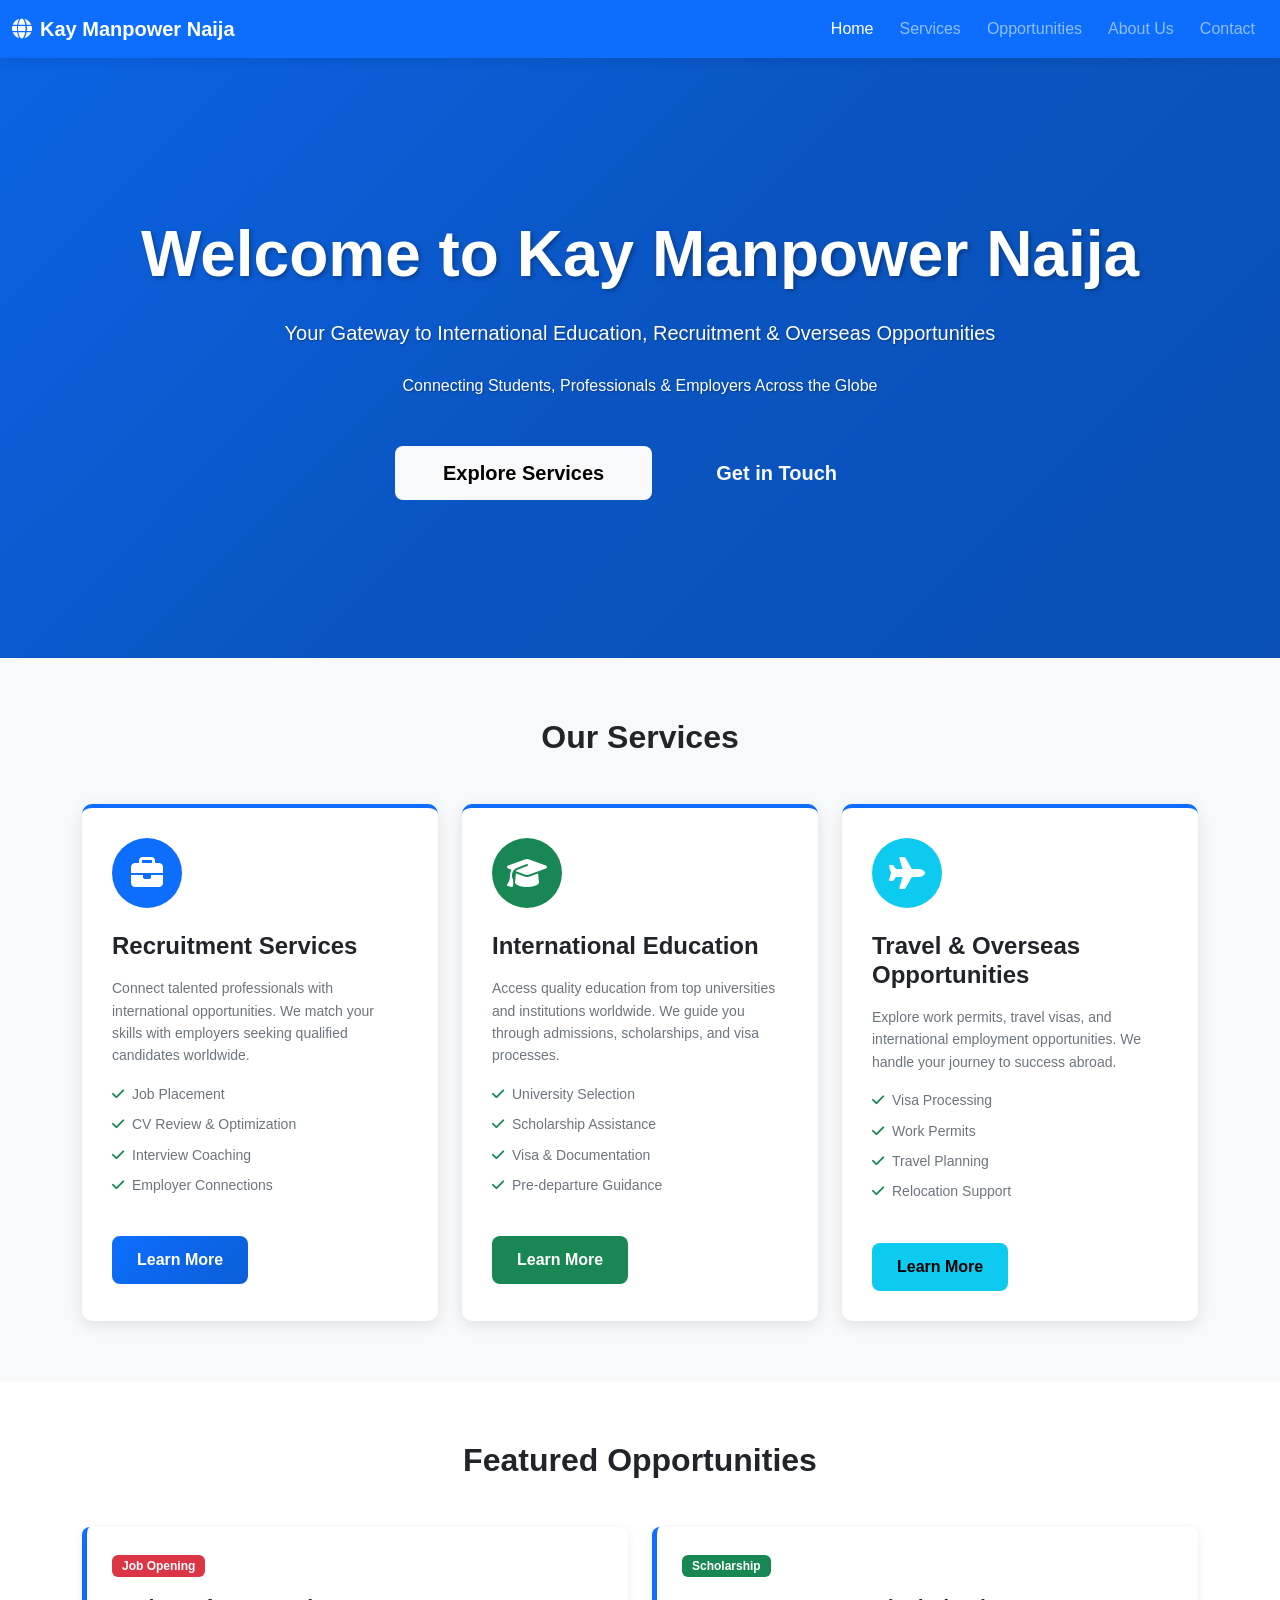
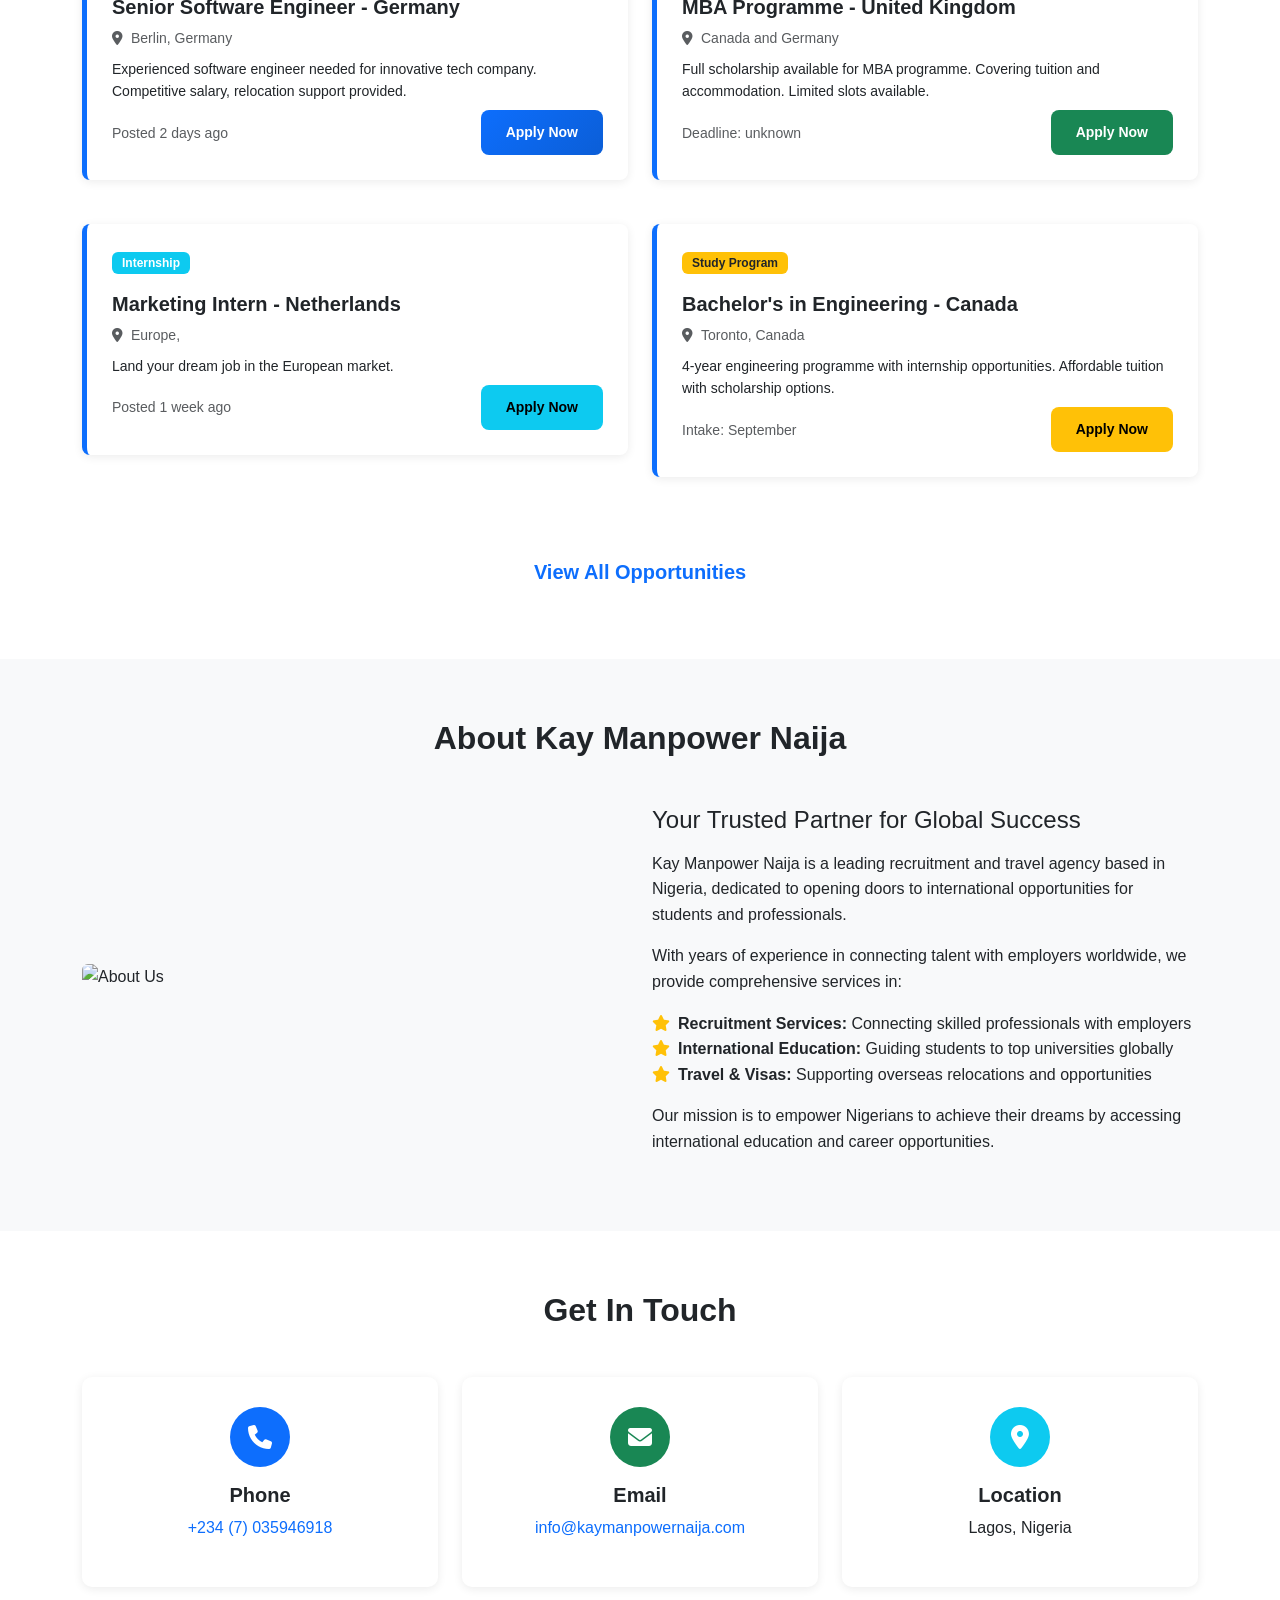
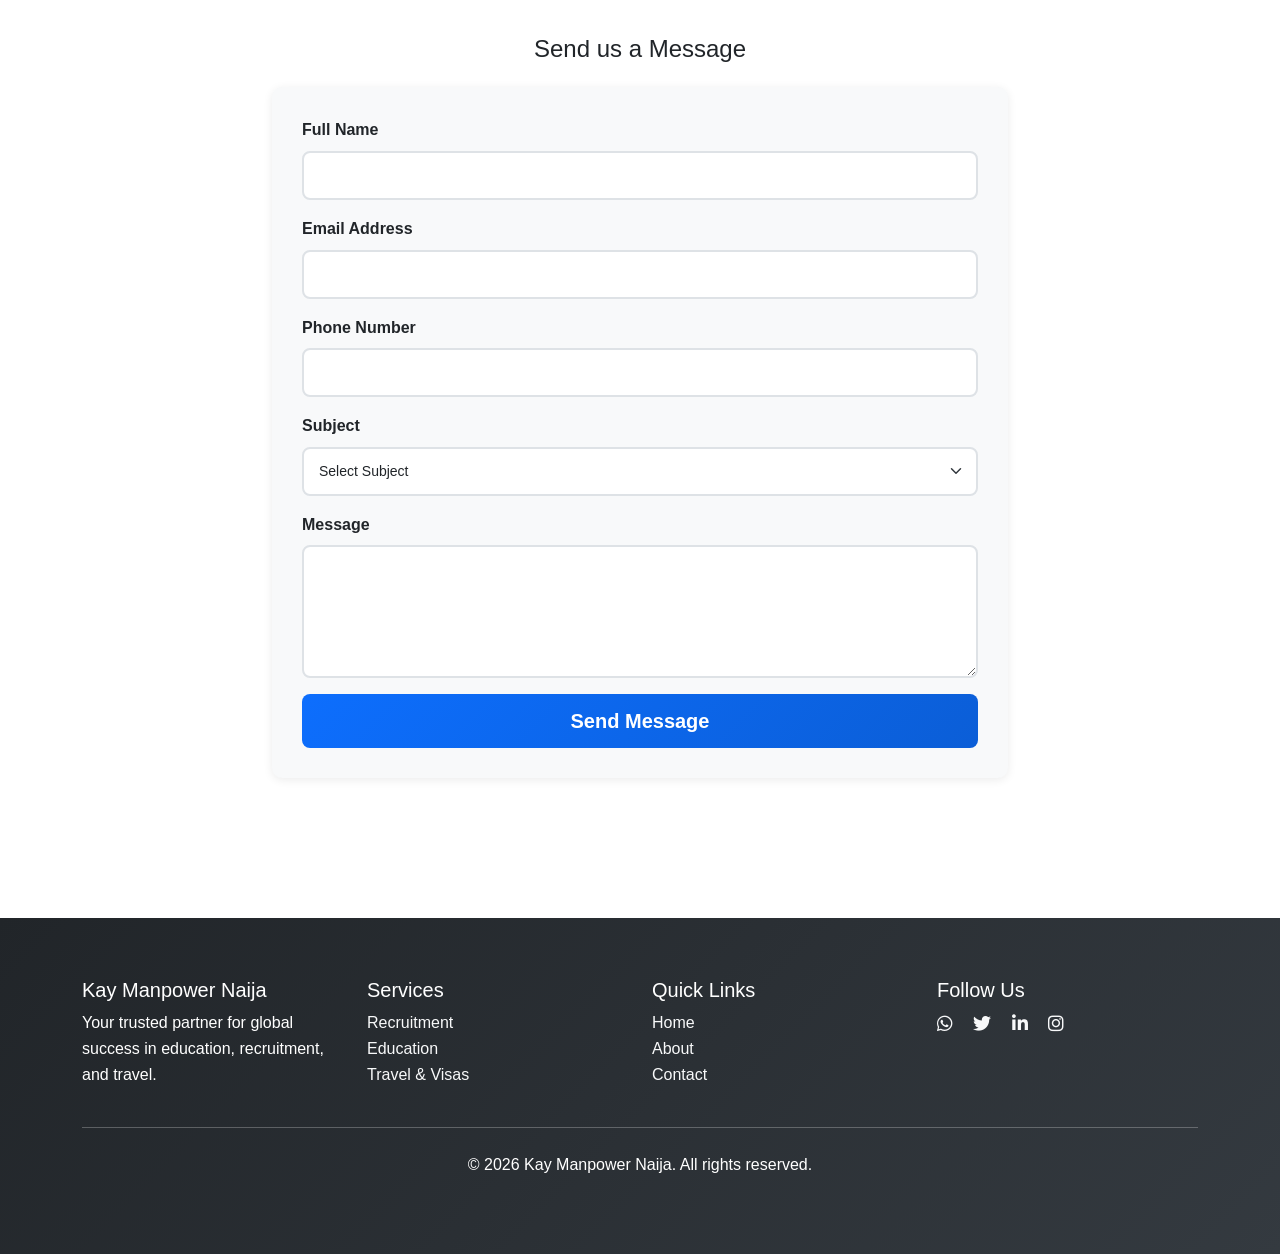
==== index.html @ dc3290c9 "Add files via upload" ====
<!DOCTYPE html>
<html lang="en">
<head>
    <meta charset="UTF-8">
    <meta name="viewport" content="width=device-width, initial-scale=1.0">
    <title>Kay Manpower Naija - Recruitment, Education & Travel Services</title>
    <link href="https://cdn.jsdelivr.net/npm/bootstrap@5.3.0/dist/css/bootstrap.min.css" rel="stylesheet">
    <link rel="stylesheet" href="https://cdnjs.cloudflare.com/ajax/libs/font-awesome/6.4.0/css/all.min.css">
    <link rel="stylesheet" href="assets/css/style.css">
</head>
<body>
    <!-- Navigation -->
    <nav class="navbar navbar-expand-lg navbar-dark bg-primary sticky-top">
        <div class="container-fluid">
            <a class="navbar-brand fw-bold" href="#home">
                <i class="fas fa-globe me-2"></i>Kay Manpower Naija
            </a>
            <button class="navbar-toggler" type="button" data-bs-toggle="collapse" data-bs-target="#navbarNav">
                <span class="navbar-toggler-icon"></span>
            </button>
            <div class="collapse navbar-collapse" id="navbarNav">
                <ul class="navbar-nav ms-auto">
                    <li class="nav-item"><a class="nav-link" href="#home">Home</a></li>
                    <li class="nav-item"><a class="nav-link" href="#services">Services</a></li>
                    <li class="nav-item"><a class="nav-link" href="#opportunities">Opportunities</a></li>
                    <li class="nav-item"><a class="nav-link" href="#about">About Us</a></li>
                    <li class="nav-item"><a class="nav-link" href="#contact">Contact</a></li>
                </ul>
            </div>
        </div>
    </nav>

    <!-- Hero Section -->
    <section id="home" class="hero-section text-white text-center py-5">
        <div class="container py-5">
            <h1 class="display-3 fw-bold mb-4">Welcome to Kay Manpower Naija</h1>
            <p class="lead mb-4">Your Gateway to International Education, Recruitment & Overseas Opportunities</p>
            <p class="mb-5">Connecting Students, Professionals & Employers Across the Globe</p>
            <div class="d-flex gap-3 justify-content-center flex-wrap">
                <a href="#services" class="btn btn-light btn-lg px-5">Explore Services</a>
                <a href="#contact" class="btn btn-outline-light btn-lg px-5">Get in Touch</a>
            </div>
        </div>
    </section>

    <!-- Services Section -->
    <section id="services" class="services-section py-5 bg-light">
        <div class="container">
            <h2 class="text-center mb-5 fw-bold">Our Services</h2>
            <div class="row g-4">
                <!-- Recruitment Services -->
                <div class="col-md-4">
                    <div class="service-card h-100">
                        <div class="service-icon bg-primary">
                            <i class="fas fa-briefcase"></i>
                        </div>
                        <h4 class="mt-4 mb-3">Recruitment Services</h4>
                        <p>Connect talented professionals with international opportunities. We match your skills with employers seeking qualified candidates worldwide.</p>
                        <ul class="list-unstyled mt-3">
                            <li><i class="fas fa-check text-success me-2"></i>Job Placement</li>
                            <li><i class="fas fa-check text-success me-2"></i>CV Review & Optimization</li>
                            <li><i class="fas fa-check text-success me-2"></i>Interview Coaching</li>
                            <li><i class="fas fa-check text-success me-2"></i>Employer Connections</li>
                        </ul>
                        <a href="recruitment.html" class="btn btn-primary mt-4">Learn More</a>
                    </div>
                </div>

                <!-- International Education -->
                <div class="col-md-4">
                    <div class="service-card h-100">
                        <div class="service-icon bg-success">
                            <i class="fas fa-graduation-cap"></i>
                        </div>
                        <h4 class="mt-4 mb-3">International Education</h4>
                        <p>Access quality education from top universities and institutions worldwide. We guide you through admissions, scholarships, and visa processes.</p>
                        <ul class="list-unstyled mt-3">
                            <li><i class="fas fa-check text-success me-2"></i>University Selection</li>
                            <li><i class="fas fa-check text-success me-2"></i>Scholarship Assistance</li>
                            <li><i class="fas fa-check text-success me-2"></i>Visa & Documentation</li>
                            <li><i class="fas fa-check text-success me-2"></i>Pre-departure Guidance</li>
                        </ul>
                        <a href="education.html" class="btn btn-success mt-4">Learn More</a>
                    </div>
                </div>

                <!-- Travel & Overseas Opportunities -->
                <div class="col-md-4">
                    <div class="service-card h-100">
                        <div class="service-icon bg-info">
                            <i class="fas fa-plane"></i>
                        </div>
                        <h4 class="mt-4 mb-3">Travel & Overseas Opportunities</h4>
                        <p>Explore work permits, travel visas, and international employment opportunities. We handle your journey to success abroad.</p>
                        <ul class="list-unstyled mt-3">
                            <li><i class="fas fa-check text-success me-2"></i>Visa Processing</li>
                            <li><i class="fas fa-check text-success me-2"></i>Work Permits</li>
                            <li><i class="fas fa-check text-success me-2"></i>Travel Planning</li>
                            <li><i class="fas fa-check text-success me-2"></i>Relocation Support</li>
                        </ul>
                        <a href="travel.html" class="btn btn-info mt-4">Learn More</a>
                    </div>
                </div>
            </div>
        </div>
    </section>

    <!-- Opportunities Section -->
    <section id="opportunities" class="opportunities-section py-5">
        <div class="container">
            <h2 class="text-center mb-5 fw-bold">Featured Opportunities</h2>
            <div class="row g-4">
                <div class="col-md-6">
                    <div class="opportunity-card">
                        <span class="badge bg-danger mb-2">Job Opening</span>
                        <h5>Senior Software Engineer - Germany</h5>
                        <p class="text-muted"><i class="fas fa-map-marker-alt me-2"></i>Berlin, Germany</p>
                        <p>Experienced software engineer needed for innovative tech company. Competitive salary, relocation support provided.</p>
                        <div class="d-flex justify-content-between align-items-center">
                            <small class="text-muted">Posted 2 days ago</small>
                            <a href="#" class="btn btn-sm btn-primary">Apply Now</a>
                        </div>
                    </div>
                </div>
                <div class="col-md-6">
                    <div class="opportunity-card">
                        <span class="badge bg-success mb-2">Scholarship</span>
                        <h5>MBA Programme - United Kingdom</h5>
                        <p class="text-muted"><i class="fas fa-map-marker-alt me-2"></i>Canada and Germany</p>
                        <p>Full scholarship available for MBA programme. Covering tuition and accommodation. Limited slots available.</p>
                        <div class="d-flex justify-content-between align-items-center">
                            <small class="text-muted">Deadline: unknown</small>
                            <a href="#" class="btn btn-sm btn-success">Apply Now</a>
                        </div>
                    </div>
                </div>
                <div class="col-md-6">
                    <div class="opportunity-card">
                        <span class="badge bg-info mb-2">Internship</span>
                        <h5>Marketing Intern - Netherlands</h5>
                        <p class="text-muted"><i class="fas fa-map-marker-alt me-2"></i>Europe, </p>
                        <p>Land your dream job in the European market.</p>
                        <div class="d-flex justify-content-between align-items-center">
                            <small class="text-muted">Posted 1 week ago</small>
                            <a href="#" class="btn btn-sm btn-info">Apply Now</a>
                        </div>
                    </div>
                </div>
                <div class="col-md-6">
                    <div class="opportunity-card">
                        <span class="badge bg-warning text-dark mb-2">Study Program</span>
                        <h5>Bachelor's in Engineering - Canada</h5>
                        <p class="text-muted"><i class="fas fa-map-marker-alt me-2"></i>Toronto, Canada</p>
                        <p>4-year engineering programme with internship opportunities. Affordable tuition with scholarship options.</p>
                        <div class="d-flex justify-content-between align-items-center">
                            <small class="text-muted">Intake: September</small>
                            <a href="#" class="btn btn-sm btn-warning">Apply Now</a>
                        </div>
                    </div>
                </div>
            </div>
            <div class="text-center mt-5">
                <a href="opportunities.html" class="btn btn-lg btn-outline-primary">View All Opportunities</a>
            </div>
        </div>
    </section>

    <!-- About Us Section -->
    <section id="about" class="about-section py-5 bg-light">
        <div class="container">
            <h2 class="text-center mb-5 fw-bold">About Kay Manpower Naija</h2>
            <div class="row align-items-center">
                <div class="col-md-6 mb-4">
                    <img src="https://via.placeholder.com/400x300?text=About+Kay+Manpower" alt="About Us" class="img-fluid rounded">
                </div>
                <div class="col-md-6">
                    <h4 class="mb-3">Your Trusted Partner for Global Success</h4>
                    <p>Kay Manpower Naija is a leading recruitment and travel agency based in Nigeria, dedicated to opening doors to international opportunities for students and professionals.</p>
                    <p>With years of experience in connecting talent with employers worldwide, we provide comprehensive services in:</p>
                    <ul class="list-unstyled">
                        <li><i class="fas fa-star text-warning me-2"></i><strong>Recruitment Services:</strong> Connecting skilled professionals with employers</li>
                        <li><i class="fas fa-star text-warning me-2"></i><strong>International Education:</strong> Guiding students to top universities globally</li>
                        <li><i class="fas fa-star text-warning me-2"></i><strong>Travel & Visas:</strong> Supporting overseas relocations and opportunities</li>
                    </ul>
                    <p class="mt-3">Our mission is to empower Nigerians to achieve their dreams by accessing international education and career opportunities.</p>
                </div>
            </div>
        </div>
    </section>

    <!-- Contact Section -->
    <section id="contact" class="contact-section py-5">
        <div class="container">
            <h2 class="text-center mb-5 fw-bold">Get In Touch</h2>
            <div class="row g-4">
                <div class="col-md-4 text-center">
                    <div class="contact-card">
                        <div class="contact-icon bg-primary">
                            <i class="fas fa-phone"></i>
                        </div>
                        <h5 class="mt-3">Phone</h5>
                        <p><a href="tel:+2347035946918">+234 (7) 035946918</a></p>
                    </div>
                </div>
                <div class="col-md-4 text-center">
                    <div class="contact-card">
                        <div class="contact-icon bg-success">
                            <i class="fas fa-envelope"></i>
                        </div>
                        <h5 class="mt-3">Email</h5>
                        <p><a href="mailto:info@kaymanpowernaija.com">info@kaymanpowernaija.com</a></p>
                    </div>
                </div>
                <div class="col-md-4 text-center">
                    <div class="contact-card">
                        <div class="contact-icon bg-info">
                            <i class="fas fa-map-marker-alt"></i>
                        </div>
                        <h5 class="mt-3">Location</h5>
                        <p>Lagos, Nigeria</p>
                    </div>
                </div>
            </div>

            <!-- Contact Form -->
            <div class="row mt-5">
                <div class="col-md-8 mx-auto">
                    <h4 class="text-center mb-4">Send us a Message</h4>
                    <form class="contact-form">
                        <div class="mb-3">
                            <label for="name" class="form-label">Full Name</label>
                            <input type="text" class="form-control" id="name" required>
                        </div>
                        <div class="mb-3">
                            <label for="email" class="form-label">Email Address</label>
                            <input type="email" class="form-control" id="email" required>
                        </div>
                        <div class="mb-3">
                            <label for="phone" class="form-label">Phone Number</label>
                            <input type="tel" class="form-control" id="phone">
                        </div>
                        <div class="mb-3">
                            <label for="subject" class="form-label">Subject</label>
                            <select class="form-select" id="subject" required>
                                <option value="">Select Subject</option>
                                <option value="recruitment">Recruitment Services</option>
                                <option value="education">International Education</option>
                                <option value="travel">Travel & Visas</option>
                                <option value="other">Other</option>
                            </select>
                        </div>
                        <div class="mb-3">
                            <label for="message" class="form-label">Message</label>
                            <textarea class="form-control" id="message" rows="5" required></textarea>
                        </div>
                        <button type="submit" class="btn btn-primary btn-lg w-100">Send Message</button>
                    </form>
                </div>
            </div>
        </div>
    </section>

    <!-- Footer -->
    <footer class="footer bg-dark text-white py-5">
        <div class="container">
            <div class="row g-4">
                <div class="col-md-3">
                    <h5>Kay Manpower Naija</h5>
                    <p>Your trusted partner for global success in education, recruitment, and travel.</p>
                </div>
                <div class="col-md-3">
                    <h5>Services</h5>
                    <ul class="list-unstyled">
                        <li><a href="recruitment.html" class="text-decoration-none text-light">Recruitment</a></li>
                        <li><a href="education.html" class="text-decoration-none text-light">Education</a></li>
                        <li><a href="travel.html" class="text-decoration-none text-light">Travel & Visas</a></li>
                    </ul>
                </div>
                <div class="col-md-3">
                    <h5>Quick Links</h5>
                    <ul class="list-unstyled">
                        <li><a href="#home" class="text-decoration-none text-light">Home</a></li>
                        <li><a href="#about" class="text-decoration-none text-light">About</a></li>
                        <li><a href="#contact" class="text-decoration-none text-light">Contact</a></li>
                    </ul>
                </div>
                <div class="col-md-3">
                    <h5>Follow Us</h5>
                    <div class="social-links">
                        <a href="https://wa.me/2347035946918" class="text-light me-3"><i class="fab fa-whatsapp"></i></a>
                        <a href="#" class="text-light me-3"><i class="fab fa-twitter"></i></a>
                        <a href="#" class="text-light me-3"><i class="fab fa-linkedin-in"></i></a>
                        <a href="https://instagram.com " class="text-light"><i class="fab fa-instagram"></i></a>
                    </div>
                </div>
            </div>
            <hr class="my-4">
            <div class="text-center">
                <p>&copy; 2026 Kay Manpower Naija. All rights reserved.</p>
            </div>
        </div>
    </footer>

    <script src="https://cdn.jsdelivr.net/npm/bootstrap@5.3.0/dist/js/bootstrap.bundle.min.js"></script>
    <script src="assets/js/main.js"></script>
</body>
</html>
---- assets/css/style.css ----
/* Root Variables */
:root {
    --primary-color: #0d6efd;
    --secondary-color: #198754;
    --danger-color: #dc3545;
    --info-color: #0dcaf0;
    --light-bg: #f8f9fa;
    --dark-text: #212529;
    --border-color: #dee2e6;
}

/* General Styles */
* {
    margin: 0;
    padding: 0;
    box-sizing: border-box;
}

html {
    scroll-behavior: smooth;
}

body {
    font-family: 'Segoe UI', Tahoma, Geneva, Verdana, sans-serif;
    color: var(--dark-text);
    line-height: 1.6;
}

/* Hero Section */
.hero-section {
    background: linear-gradient(135deg, #0d6efd 0%, #0b5ed7 50%, #0a58ca 100%);
    min-height: 600px;
    display: flex;
    align-items: center;
    justify-content: center;
    position: relative;
    overflow: hidden;
}

.hero-section::before {
    content: '';
    position: absolute;
    top: 0;
    left: 0;
    right: 0;
    bottom: 0;
    background: rgba(0, 0, 0, 0.1);
}

.hero-section .container {
    position: relative;
    z-index: 1;
}

.hero-section h1 {
    text-shadow: 2px 2px 4px rgba(0, 0, 0, 0.3);
    animation: slideInDown 0.8s ease-out;
}

.hero-section p {
    text-shadow: 1px 1px 2px rgba(0, 0, 0, 0.3);
}

/* Service Cards */
.service-card {
    background: white;
    border-radius: 10px;
    padding: 30px;
    box-shadow: 0 4px 15px rgba(0, 0, 0, 0.1);
    transition: all 0.3s ease;
    border-top: 4px solid var(--primary-color);
}

.service-card:hover {
    transform: translateY(-10px);
    box-shadow: 0 8px 25px rgba(0, 0, 0, 0.15);
}

.service-card:nth-child(2) {
    border-top-color: var(--secondary-color);
}

.service-card:nth-child(3) {
    border-top-color: var(--info-color);
}

.service-icon {
    width: 70px;
    height: 70px;
    border-radius: 50%;
    display: flex;
    align-items: center;
    justify-content: center;
    font-size: 32px;
    color: white;
}

.service-card h4 {
    color: var(--dark-text);
    font-weight: 600;
}

.service-card p {
    color: #6c757d;
    font-size: 14px;
}

.service-card ul li {
    color: #6c757d;
    font-size: 14px;
    margin-bottom: 8px;
}

/* Opportunity Cards */
.opportunity-card {
    background: white;
    border-left: 5px solid var(--primary-color);
    padding: 25px;
    border-radius: 8px;
    box-shadow: 0 2px 10px rgba(0, 0, 0, 0.08);
    transition: all 0.3s ease;
    margin-bottom: 20px;
}

.opportunity-card:hover {
    box-shadow: 0 5px 20px rgba(0, 0, 0, 0.12);
}

.opportunity-card h5 {
    color: var(--dark-text);
    font-weight: 600;
    margin-top: 10px;
}

.opportunity-card .badge {
    font-size: 12px;
    padding: 5px 10px;
}

.opportunity-card p {
    font-size: 14px;
    margin: 8px 0;
}

/* Contact Cards */
.contact-card {
    background: white;
    padding: 30px;
    border-radius: 10px;
    box-shadow: 0 2px 10px rgba(0, 0, 0, 0.08);
    transition: all 0.3s ease;
}

.contact-card:hover {
    transform: translateY(-5px);
    box-shadow: 0 5px 20px rgba(0, 0, 0, 0.12);
}

.contact-icon {
    width: 60px;
    height: 60px;
    border-radius: 50%;
    display: flex;
    align-items: center;
    justify-content: center;
    font-size: 24px;
    color: white;
    margin: 0 auto;
}

.contact-card h5 {
    font-weight: 600;
    color: var(--dark-text);
}

.contact-card a {
    color: var(--primary-color);
    text-decoration: none;
}

.contact-card a:hover {
    text-decoration: underline;
}

/* Contact Form */
.contact-form {
    background: var(--light-bg);
    padding: 30px;
    border-radius: 10px;
    box-shadow: 0 2px 10px rgba(0, 0, 0, 0.08);
}

.contact-form .form-control,
.contact-form .form-select {
    border: 2px solid var(--border-color);
    border-radius: 8px;
    padding: 12px 15px;
    font-size: 14px;
    transition: all 0.3s ease;
}

.contact-form .form-control:focus,
.contact-form .form-select:focus {
    border-color: var(--primary-color);
    box-shadow: 0 0 0 0.2rem rgba(13, 110, 253, 0.25);
}

.contact-form label {
    font-weight: 600;
    color: var(--dark-text);
    margin-bottom: 8px;
}

/* Navbar Customization */
.navbar {
    box-shadow: 0 2px 10px rgba(0, 0, 0, 0.1);
}

.navbar-brand {
    font-size: 20px;
}

.nav-link {
    margin: 0 5px;
    transition: all 0.3s ease;
}

.nav-link:hover {
    color: #ffc107 !important;
}

/* Section Padding */
.py-5 {
    padding-top: 60px !important;
    padding-bottom: 60px !important;
}

/* Footer */
.footer {
    background: linear-gradient(135deg, #212529 0%, #343a40 100%);
    margin-top: 80px;
}

.footer a:hover {
    color: #ffc107 !important;
    transition: all 0.3s ease;
}

.social-links a {
    font-size: 18px;
    transition: all 0.3s ease;
}

.social-links a:hover {
    transform: translateY(-3px);
    color: #ffc107 !important;
}

/* Buttons */
.btn {
    border-radius: 8px;
    font-weight: 600;
    padding: 12px 25px;
    transition: all 0.3s ease;
    border: none;
}

.btn-primary {
    background: linear-gradient(135deg, #0d6efd 0%, #0b5ed7 100%);
}

.btn-primary:hover {
    background: linear-gradient(135deg, #0b5ed7 0%, #0a58ca 100%);
    transform: translateY(-2px);
    box-shadow: 0 5px 15px rgba(13, 110, 253, 0.4);
}

.btn-success:hover {
    transform: translateY(-2px);
    box-shadow: 0 5px 15px rgba(25, 135, 84, 0.4);
}

.btn-info:hover {
    transform: translateY(-2px);
    box-shadow: 0 5px 15px rgba(13, 202, 240, 0.4);
}

.btn-outline-light:hover {
    background: white;
    color: var(--primary-color);
}

/* Animations */
@keyframes slideInDown {
    from {
        opacity: 0;
        transform: translateY(-30px);
    }
    to {
        opacity: 1;
        transform: translateY(0);
    }
}

@keyframes fadeIn {
    from {
        opacity: 0;
    }
    to {
        opacity: 1;
    }
}

/* Responsive Design */
@media (max-width: 768px) {
    .hero-section {
        min-height: 400px;
    }

    .hero-section h1 {
        font-size: 28px;
    }

    .hero-section p {
        font-size: 16px;
    }

    .service-card {
        padding: 20px;
    }

    .btn-lg {
        padding: 10px 20px !important;
        font-size: 14px;
    }

    .contact-form {
        padding: 20px;
    }

    .social-links a {
        font-size: 16px;
        margin-right: 15px !important;
    }
}

@media (max-width: 576px) {
    .hero-section h1 {
        font-size: 24px;
    }

    .display-3 {
        font-size: 40px;
    }

    .footer {
        padding: 30px 0 !important;
    }

    .footer h5 {
        font-size: 16px;
        margin-top: 20px;
    }
}

/* Accessibility */
a:focus,
button:focus,
input:focus {
    outline: 2px solid var(--primary-color);
    outline-offset: 2px;
}

/* Print Styles */
@media print {
    .navbar,
    .footer,
    .btn {
        display: none;
    }
}
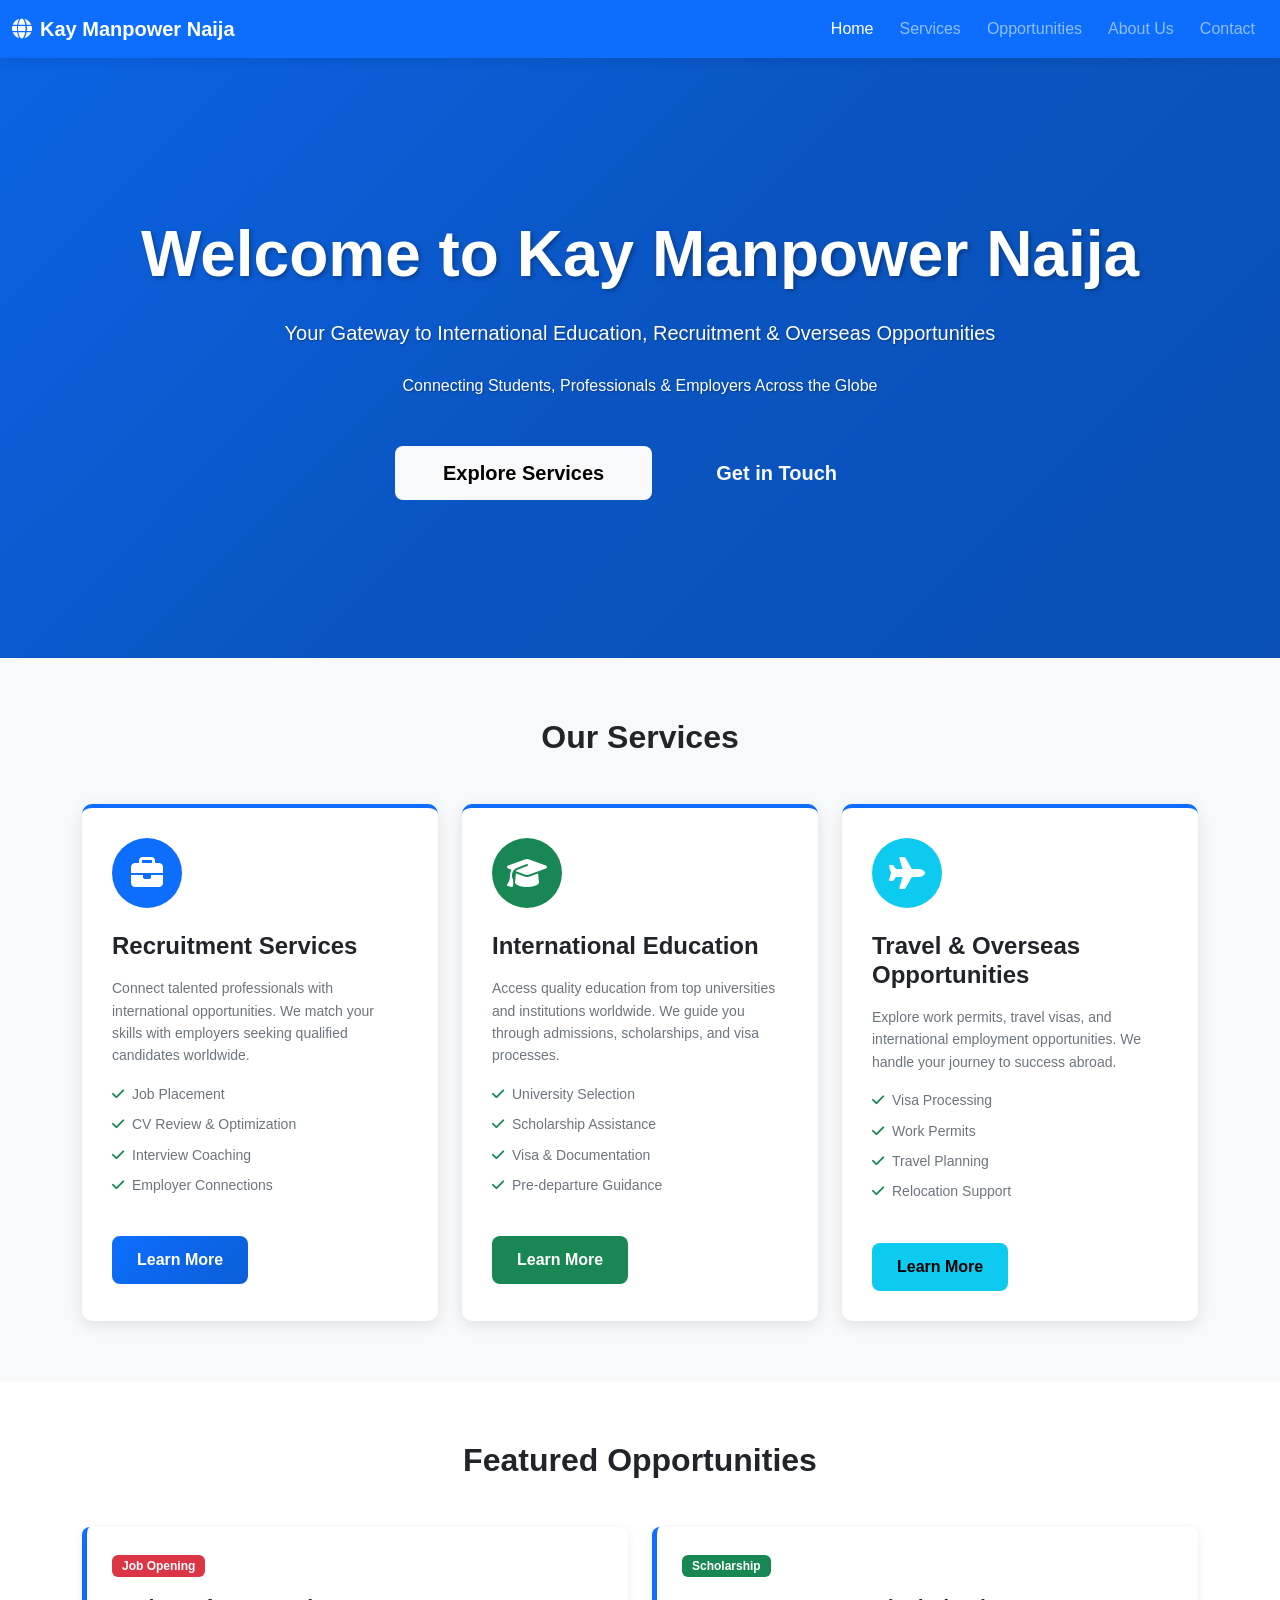
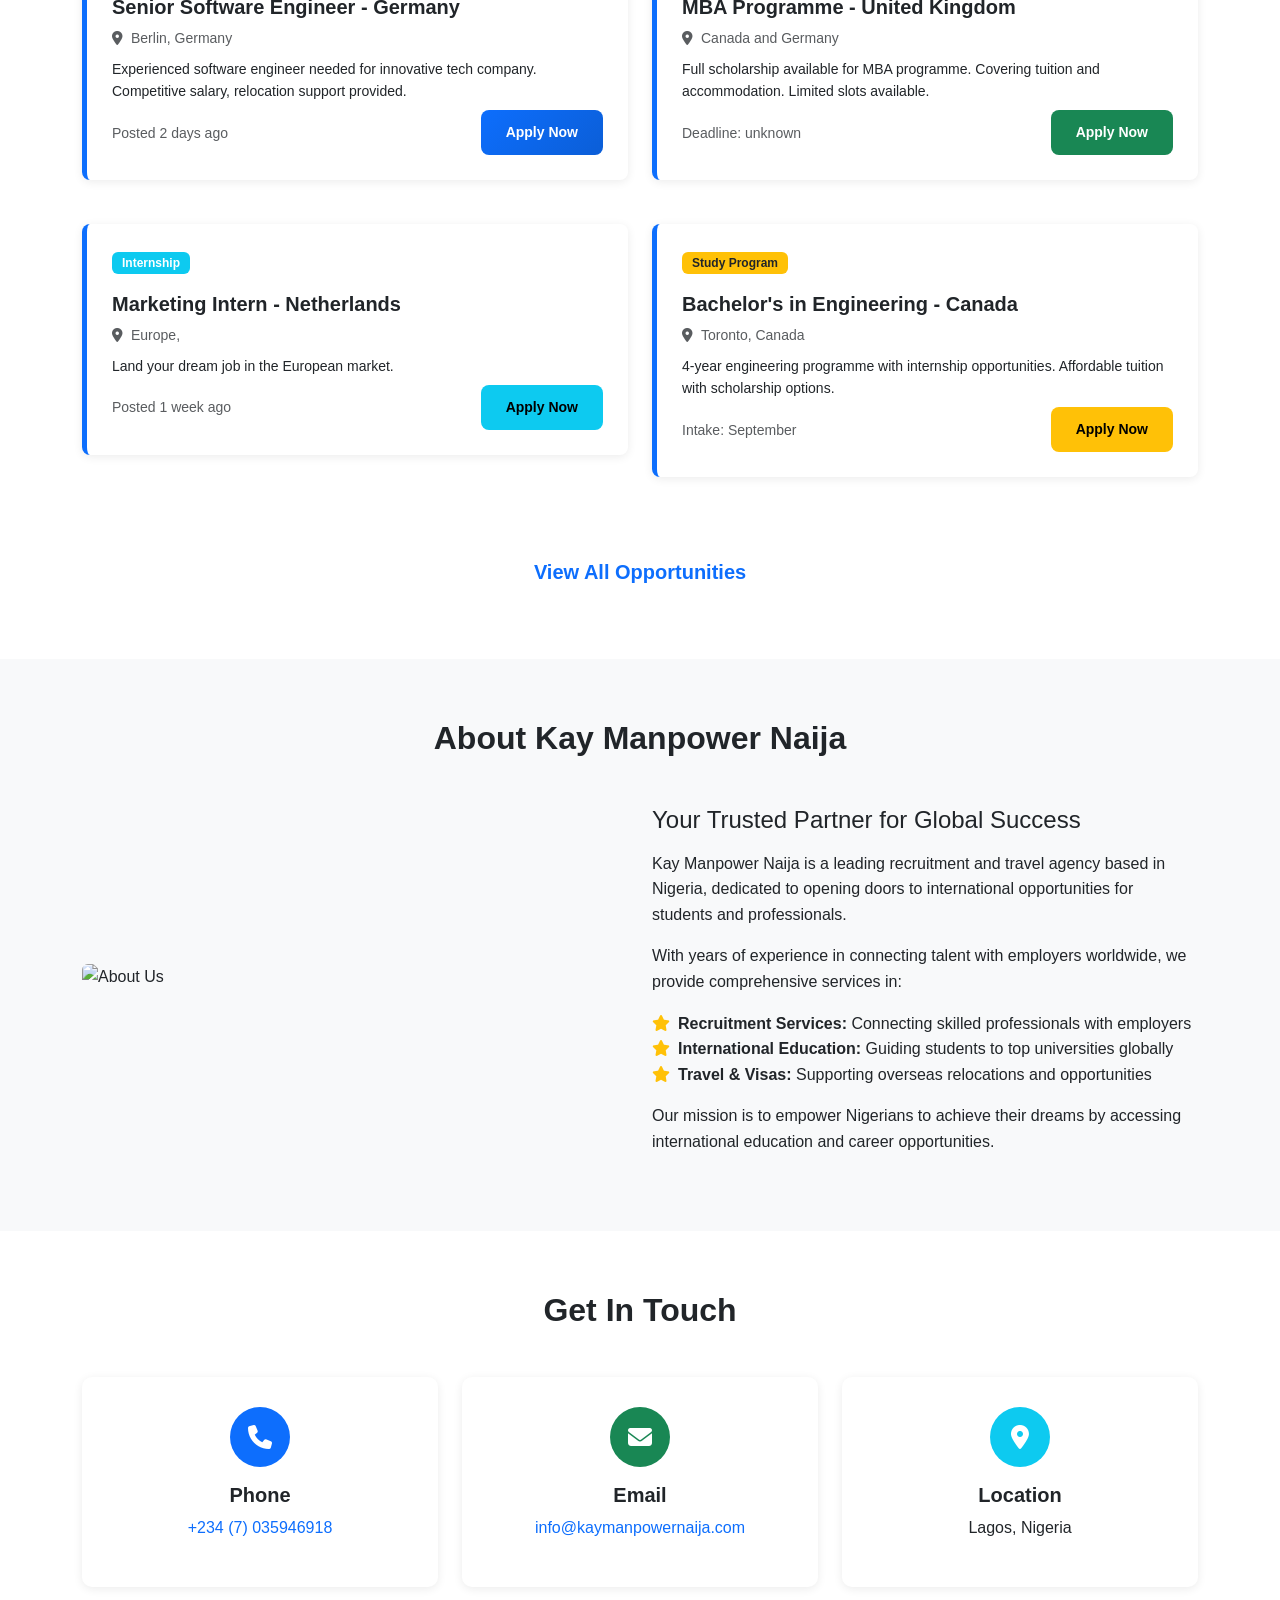
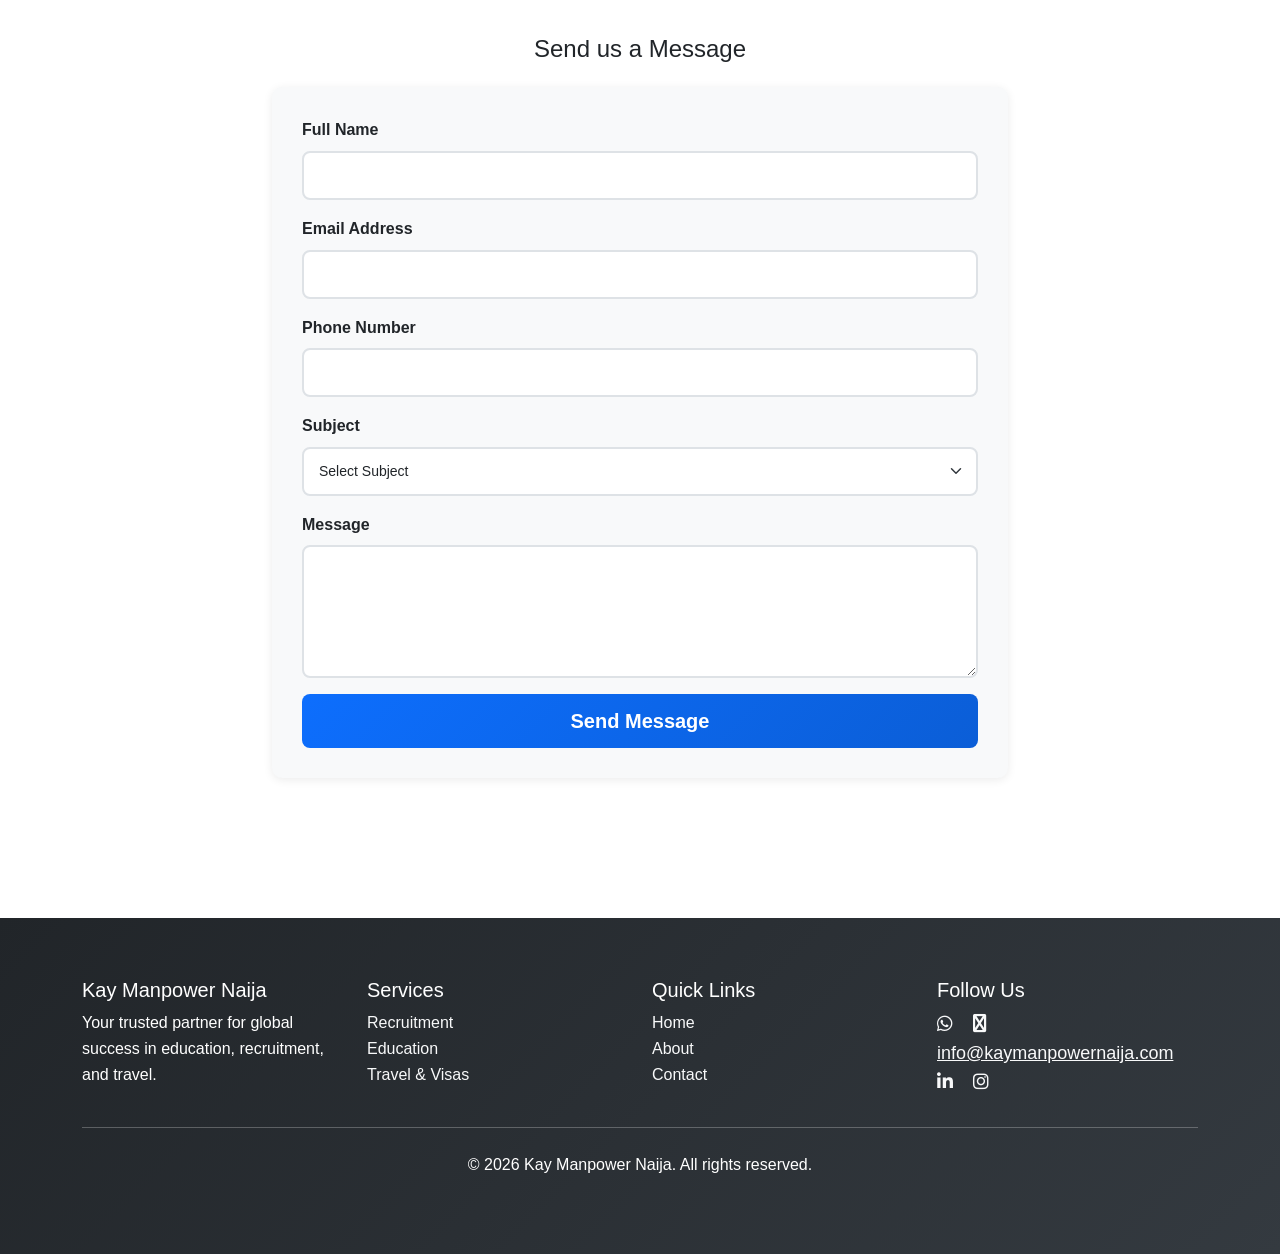
==== commit 78ff1641: "Add files via upload" ====
--- a/index.html
+++ b/index.html
@@ -288,7 +288,8 @@
                     <h5>Follow Us</h5>
                     <div class="social-links">
                         <a href="https://wa.me/2347035946918" class="text-light me-3"><i class="fab fa-whatsapp"></i></a>
-                        <a href="#" class="text-light me-3"><i class="fab fa-twitter"></i></a>
+                        <a href="mailto:info@kaymanpowernaija.com" class="text-light me-3"><i class="fab fa-envelope"></i>info@kaymanpowernaija.com
+                        </a>
                         <a href="#" class="text-light me-3"><i class="fab fa-linkedin-in"></i></a>
                         <a href="https://instagram.com " class="text-light"><i class="fab fa-instagram"></i></a>
                     </div>
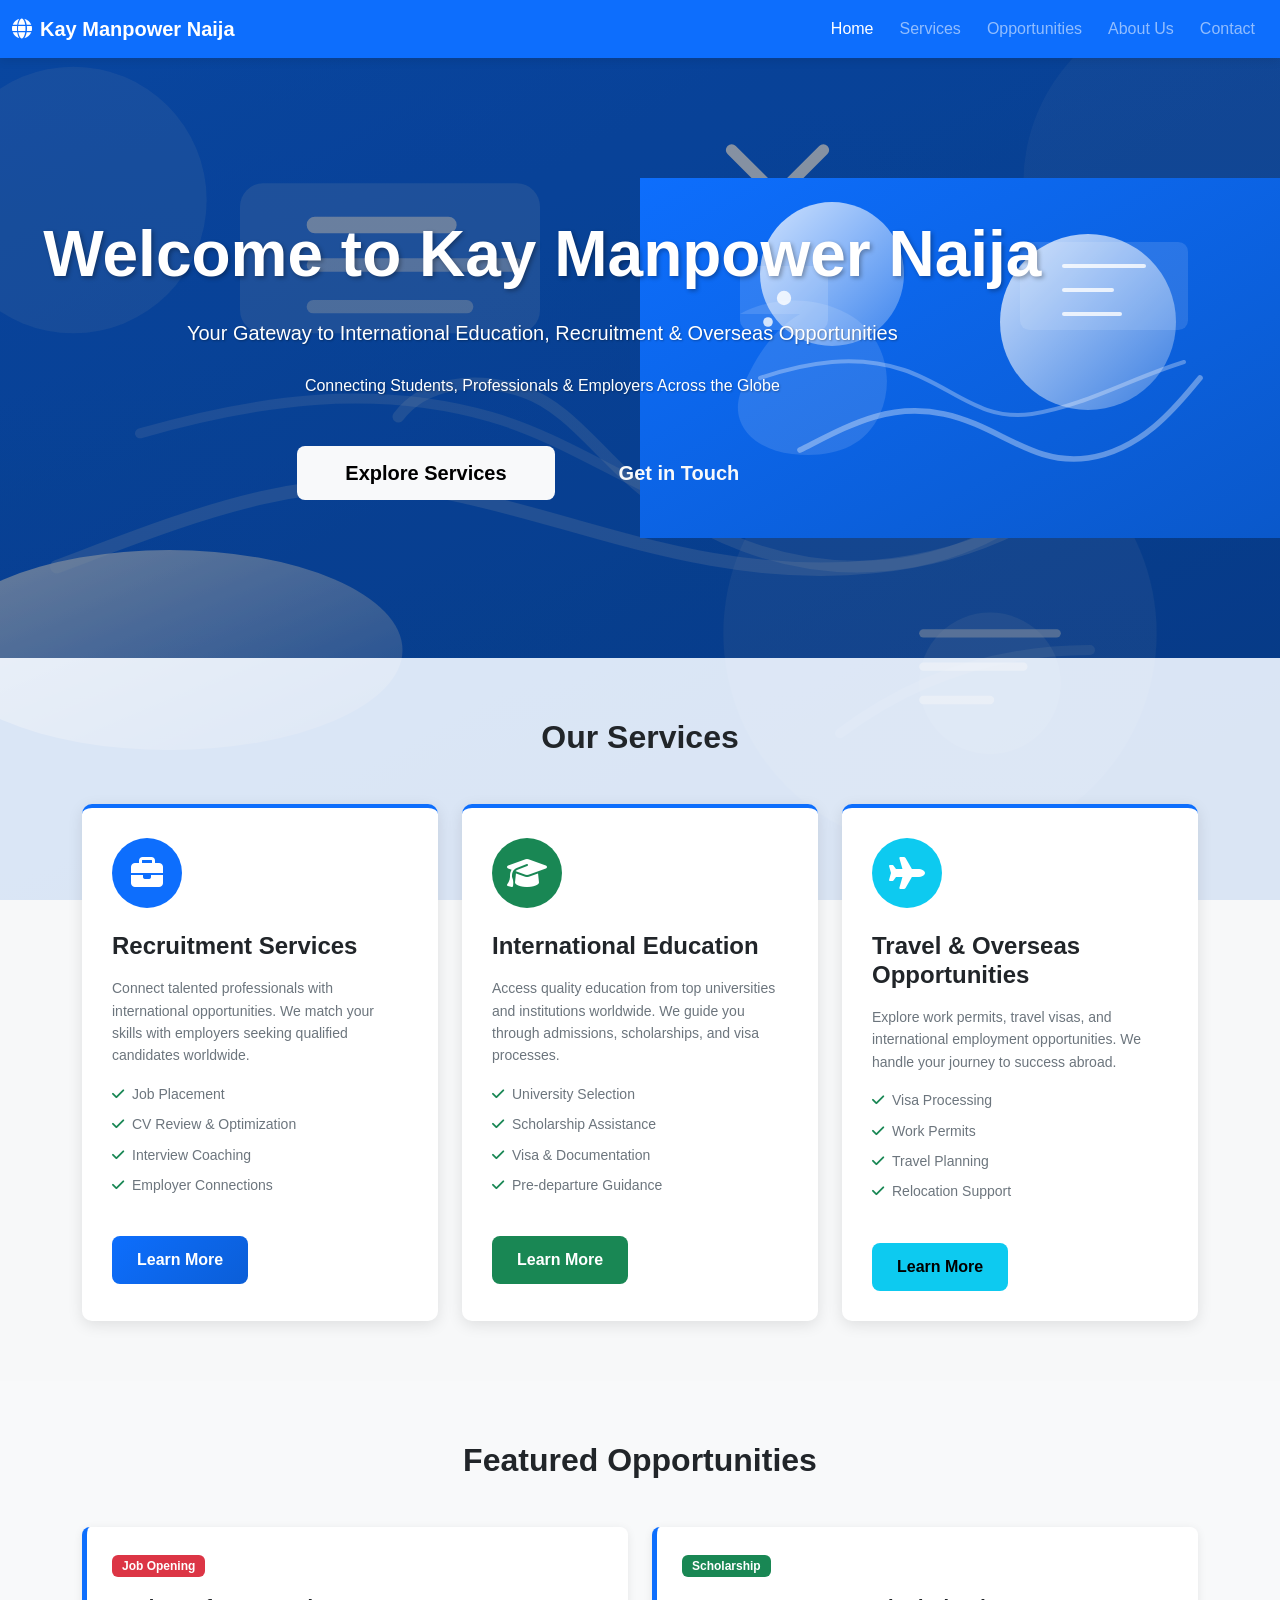
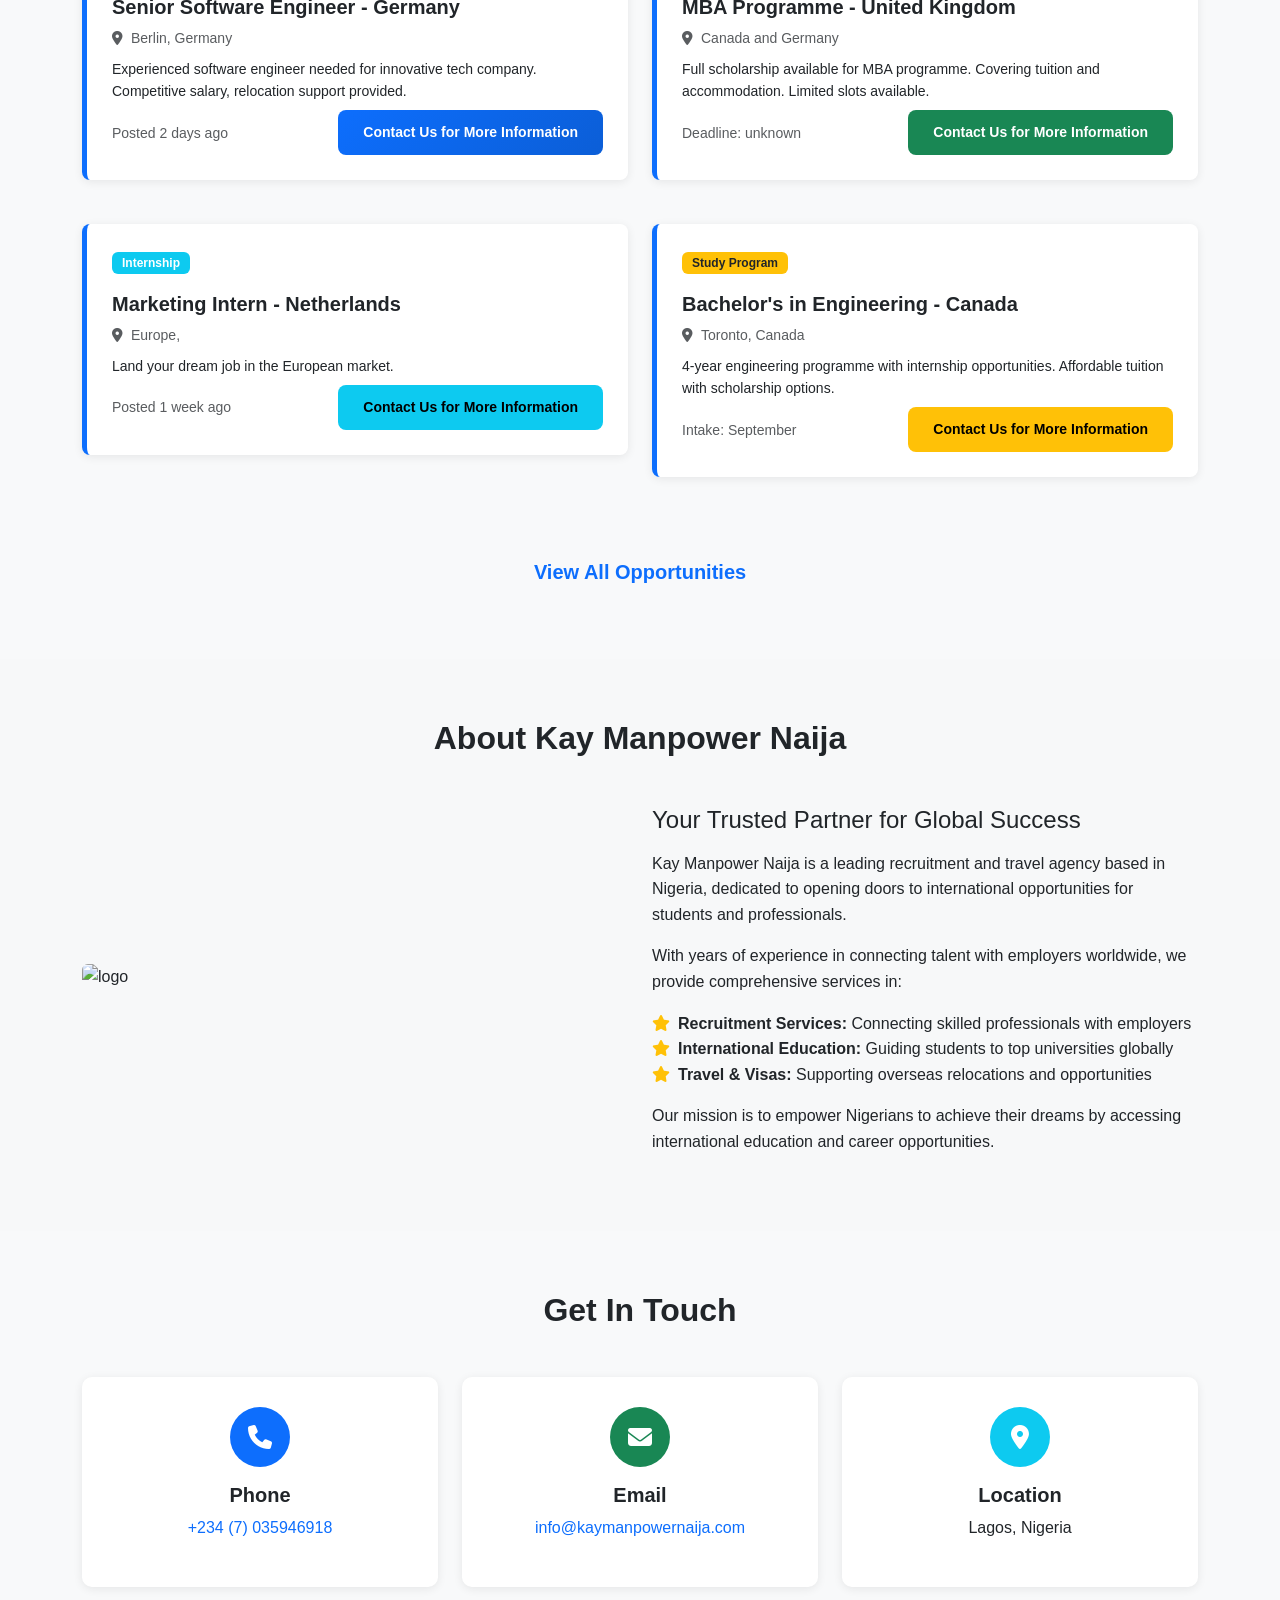
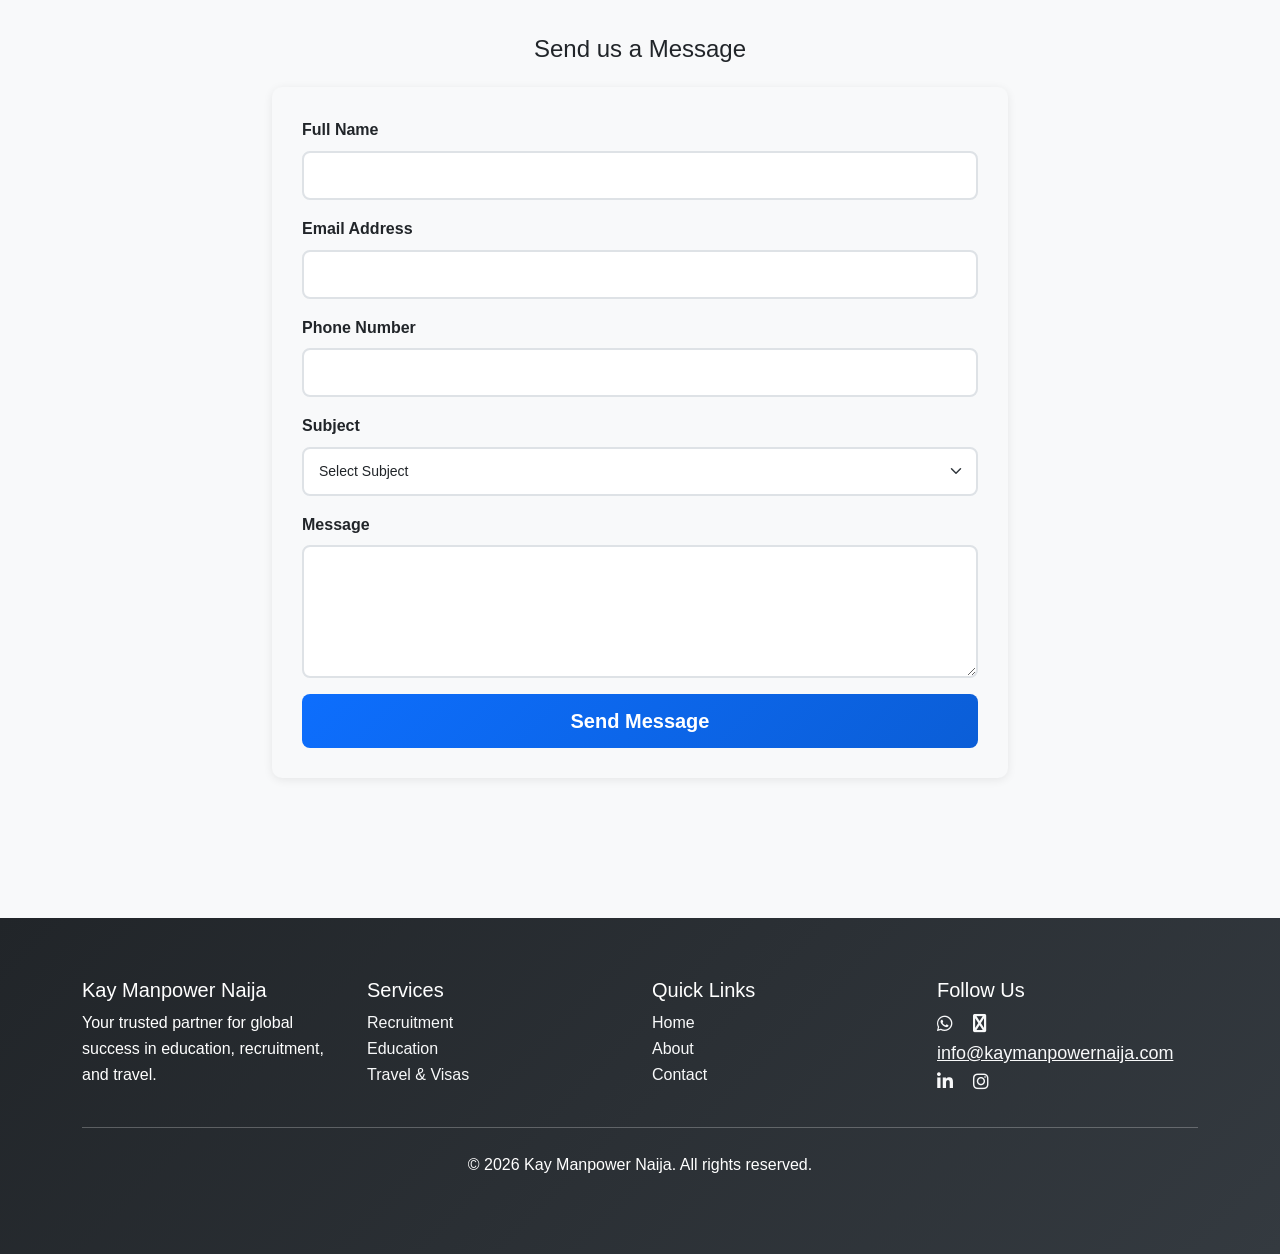
==== commit b1edb8aa: "Add files via upload" ====
--- a/index.html
+++ b/index.html
@@ -41,6 +41,8 @@
                 <a href="#contact" class="btn btn-outline-light btn-lg px-5">Get in Touch</a>
             </div>
         </div>
+        <!-- Fallback decorative image to ensure visibility in all browsers -->
+        <img src="assets/images/assets/images/pexels-karl-rayson-10231869-17849442.jpg" alt="Student on her graduation day" aria-hidden="true" class="hero-image-decor">
     </section>
 
     <!-- Services Section -->
@@ -118,7 +120,7 @@
                         <p>Experienced software engineer needed for innovative tech company. Competitive salary, relocation support provided.</p>
                         <div class="d-flex justify-content-between align-items-center">
                             <small class="text-muted">Posted 2 days ago</small>
-                            <a href="#" class="btn btn-sm btn-primary">Apply Now</a>
+                            <a href="#" class="btn btn-sm btn-primary">Contact Us for More Information</a>
                         </div>
                     </div>
                 </div>
@@ -130,7 +132,7 @@
                         <p>Full scholarship available for MBA programme. Covering tuition and accommodation. Limited slots available.</p>
                         <div class="d-flex justify-content-between align-items-center">
                             <small class="text-muted">Deadline: unknown</small>
-                            <a href="#" class="btn btn-sm btn-success">Apply Now</a>
+                            <a href="#" class="btn btn-sm btn-success">Contact Us for More Information</a>
                         </div>
                     </div>
                 </div>
@@ -142,7 +144,7 @@
                         <p>Land your dream job in the European market.</p>
                         <div class="d-flex justify-content-between align-items-center">
                             <small class="text-muted">Posted 1 week ago</small>
-                            <a href="#" class="btn btn-sm btn-info">Apply Now</a>
+                            <a href="#" class="btn btn-sm btn-info">Contact Us for More Information</a>
                         </div>
                     </div>
                 </div>
@@ -154,7 +156,7 @@
                         <p>4-year engineering programme with internship opportunities. Affordable tuition with scholarship options.</p>
                         <div class="d-flex justify-content-between align-items-center">
                             <small class="text-muted">Intake: September</small>
-                            <a href="#" class="btn btn-sm btn-warning">Apply Now</a>
+                            <a href="#" class="btn btn-sm btn-warning">Contact Us for More Information</a>
                         </div>
                     </div>
                 </div>
@@ -171,7 +173,7 @@
             <h2 class="text-center mb-5 fw-bold">About Kay Manpower Naija</h2>
             <div class="row align-items-center">
                 <div class="col-md-6 mb-4">
-                    <img src="https://via.placeholder.com/400x300?text=About+Kay+Manpower" alt="About Us" class="img-fluid rounded">
+                    <img src="c:\Users\Kasi\Videos\Captures\Kay logo.jpeg" alt="logo" class="img-fluid rounded">
                 </div>
                 <div class="col-md-6">
                     <h4 class="mb-3">Your Trusted Partner for Global Success</h4>
@@ -288,8 +290,7 @@
                     <h5>Follow Us</h5>
                     <div class="social-links">
                         <a href="https://wa.me/2347035946918" class="text-light me-3"><i class="fab fa-whatsapp"></i></a>
-                        <a href="mailto:info@kaymanpowernaija.com" class="text-light me-3"><i class="fab fa-envelope"></i>info@kaymanpowernaija.com
-                        </a>
+                        <a href="mailto:info@kaymanpowernaija.com" class="text-light me-3"><i class="fab fa-envelope"></i>info@kaymanpowernaija.com</a>
                         <a href="#" class="text-light me-3"><i class="fab fa-linkedin-in"></i></a>
                         <a href="https://instagram.com " class="text-light"><i class="fab fa-instagram"></i></a>
                     </div>
--- a/assets/css/style.css
+++ b/assets/css/style.css
@@ -24,11 +24,19 @@
     font-family: 'Segoe UI', Tahoma, Geneva, Verdana, sans-serif;
     color: var(--dark-text);
     line-height: 1.6;
+    background: linear-gradient(180deg, rgba(13, 110, 253, 0.18), rgba(10, 88, 202, 0.28)),
+        url('../images/site-bg.svg') center/cover fixed no-repeat;
+    background-color: #f8f9fa;
+    background-attachment: fixed;
+}
+
+.bg-light {
+    background-color: rgba(248, 249, 250, 0.88) !important;
 }
 
 /* Hero Section */
 .hero-section {
-    background: linear-gradient(135deg, #0d6efd 0%, #0b5ed7 50%, #0a58ca 100%);
+    background: rgba(0, 0, 0, 0.18);
     min-height: 600px;
     display: flex;
     align-items: center;
@@ -44,7 +52,22 @@
     left: 0;
     right: 0;
     bottom: 0;
-    background: rgba(0, 0, 0, 0.1);
+    background: rgba(0, 0, 0, 0.22);
+}
+
+/* Decorative hero image placed on the right side */
+.hero-section::after {
+    content: '';
+    position: absolute;
+    top: 50%;
+    right: 0;
+    transform: translateY(-50%);
+    width: 50%;
+    height: 100%;
+    background: url('../images/hero-bg.svg') right center/contain no-repeat;
+    opacity: 1;
+    pointer-events: none;
+    z-index: 0;
 }
 
 .hero-section .container {
@@ -342,6 +365,9 @@
         font-size: 16px;
         margin-right: 15px !important;
     }
+    .hero-section::after {
+        display: none;
+    }
 }
 
 @media (max-width: 576px) {
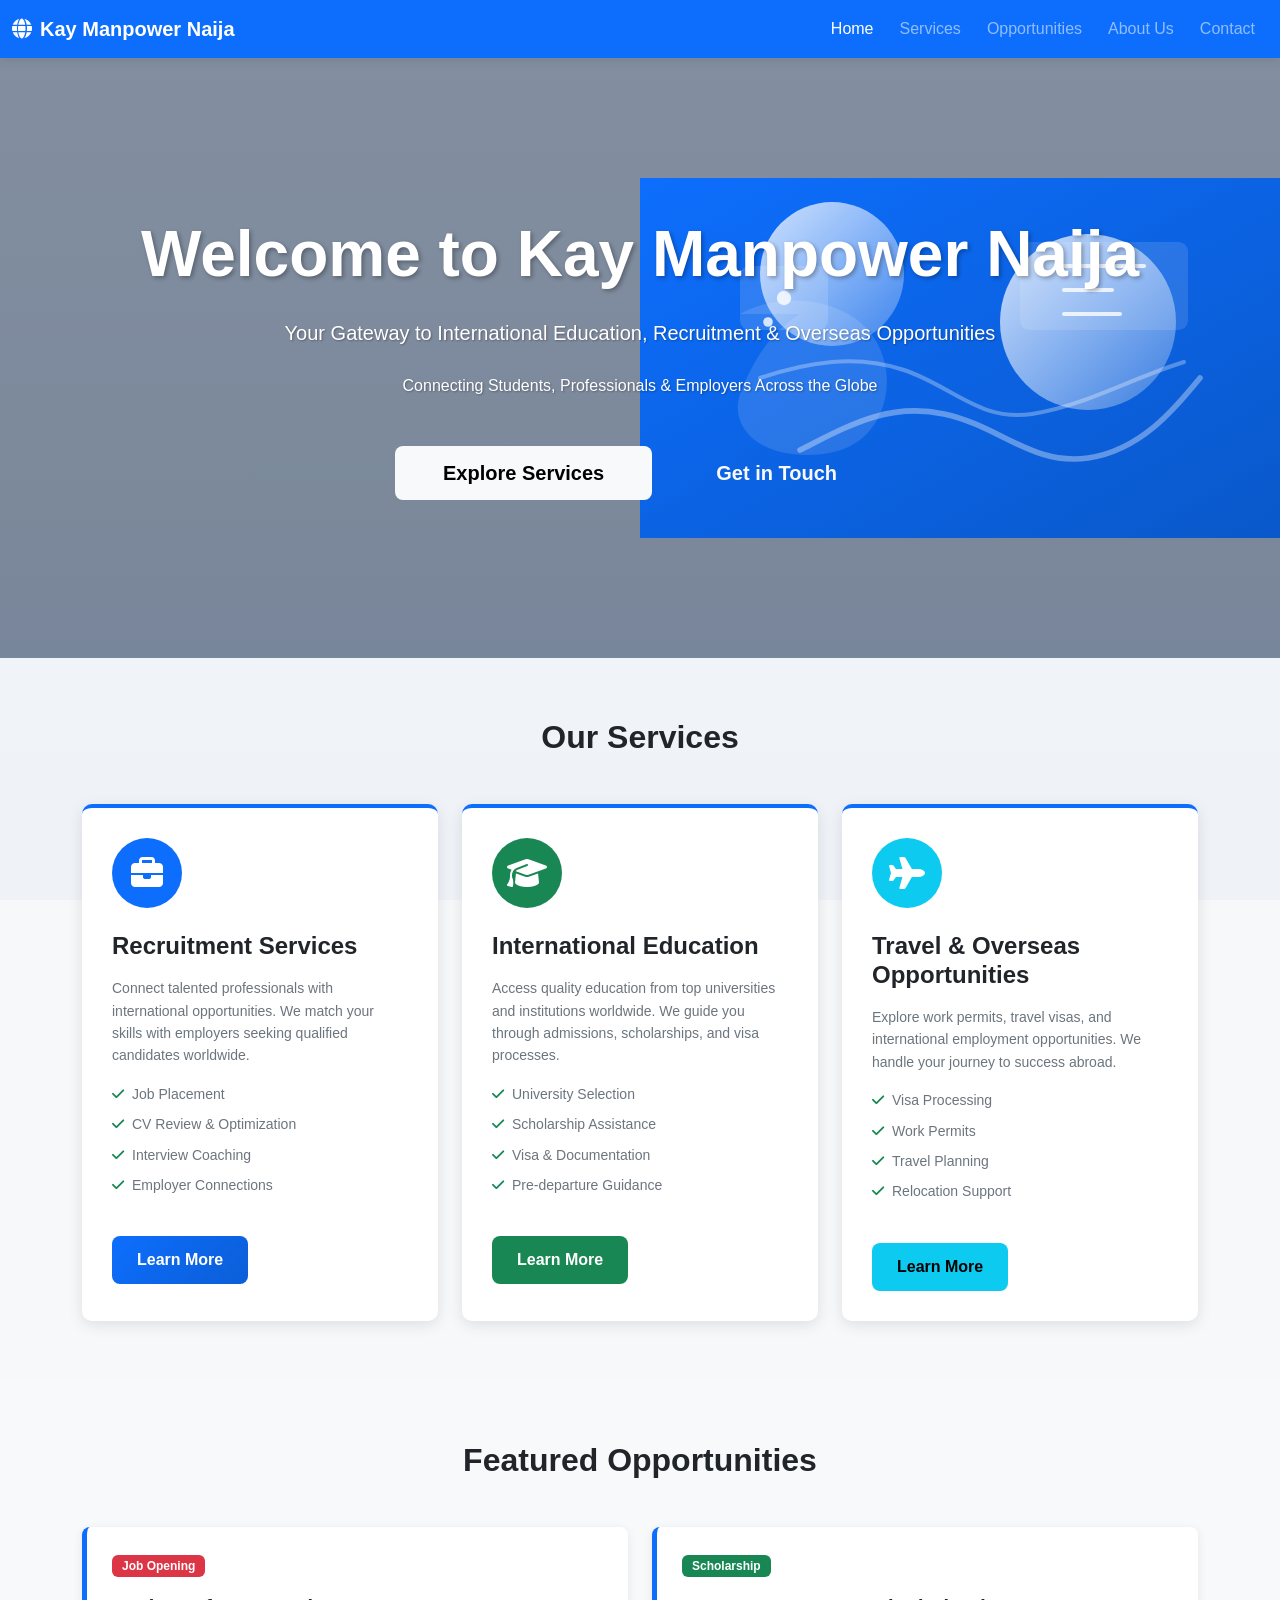
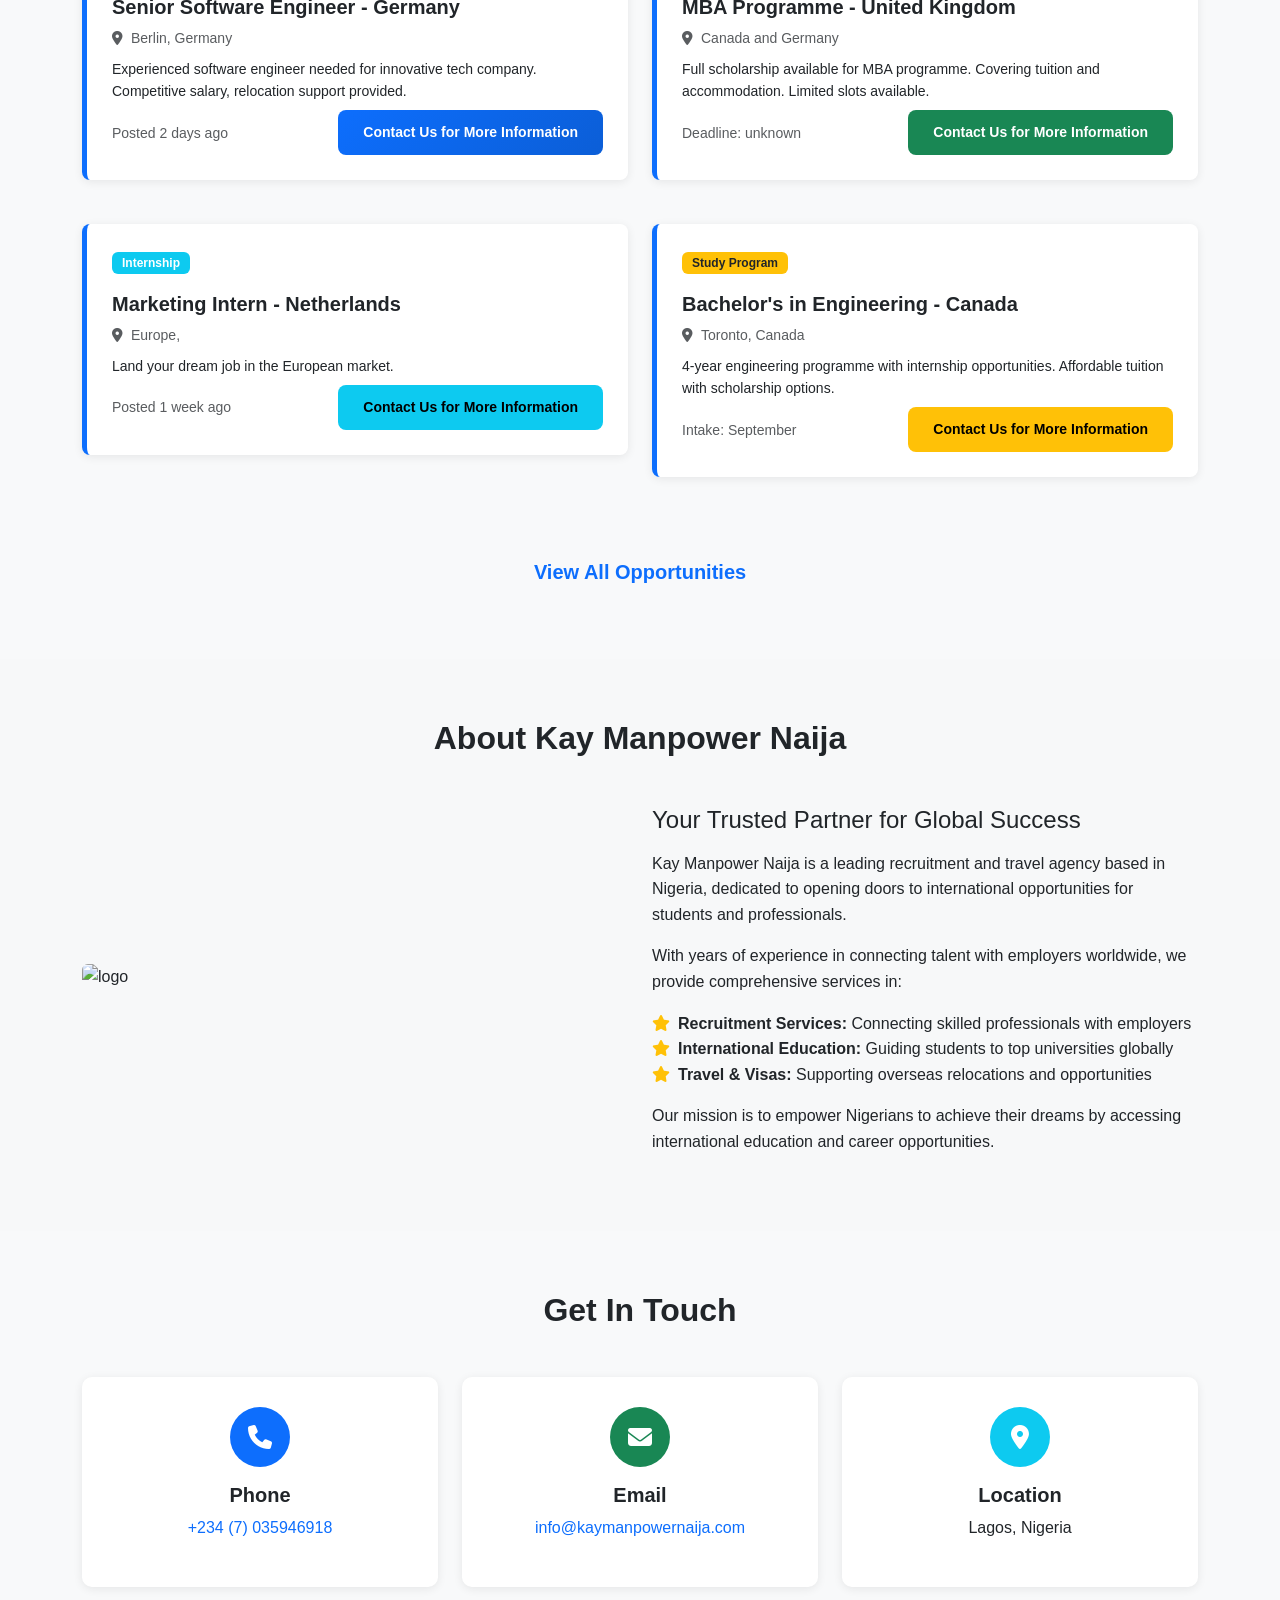
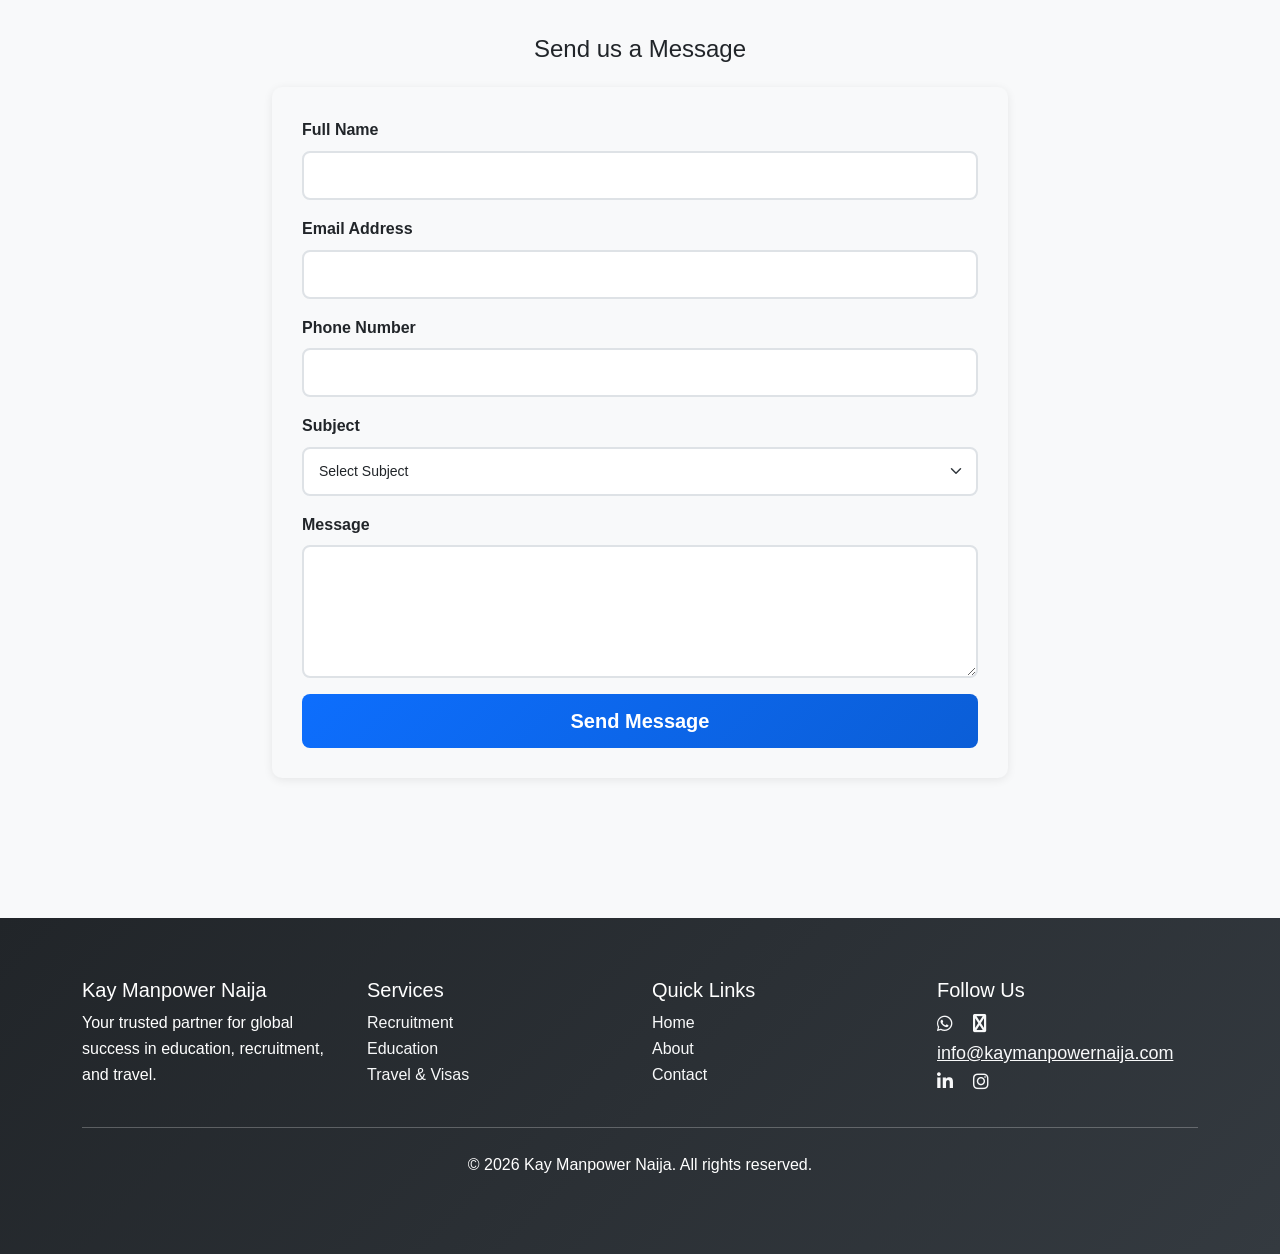
==== commit 3284e193: "Add files via upload" ====
--- a/index.html
+++ b/index.html
@@ -41,10 +41,8 @@
                 <a href="#contact" class="btn btn-outline-light btn-lg px-5">Get in Touch</a>
             </div>
         </div>
-        <!-- Fallback decorative image to ensure visibility in all browsers -->
-        <img src="assets/images/assets/images/pexels-karl-rayson-10231869-17849442.jpg" alt="Student on her graduation day" aria-hidden="true" class="hero-image-decor">
-    </section>
-
+        
+    </section>
     <!-- Services Section -->
     <section id="services" class="services-section py-5 bg-light">
         <div class="container">
--- a/assets/css/style.css
+++ b/assets/css/style.css
@@ -25,7 +25,7 @@
     color: var(--dark-text);
     line-height: 1.6;
     background: linear-gradient(180deg, rgba(13, 110, 253, 0.18), rgba(10, 88, 202, 0.28)),
-        url('../images/site-bg.svg') center/cover fixed no-repeat;
+        url('../images/assets/images/Kay logo.jpeg') center/cover fixed no-repeat;
     background-color: #f8f9fa;
     background-attachment: fixed;
 }
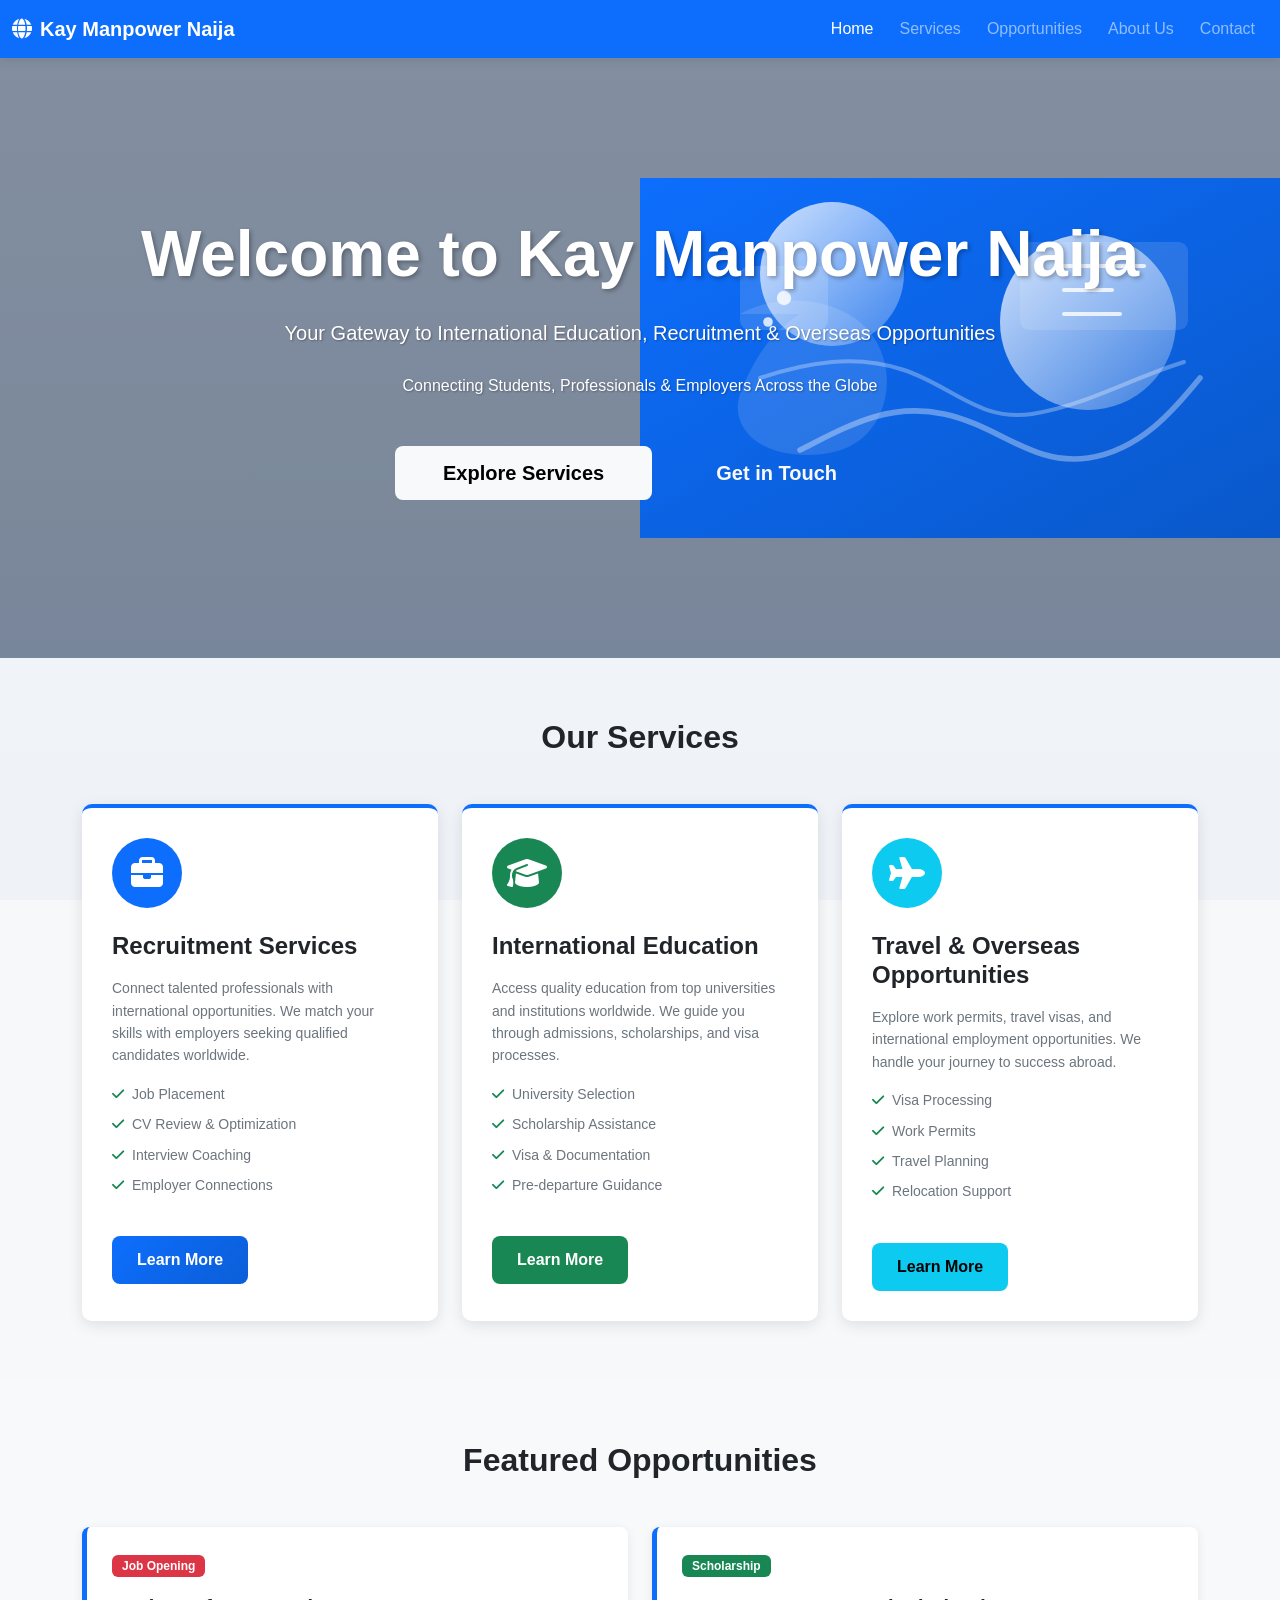
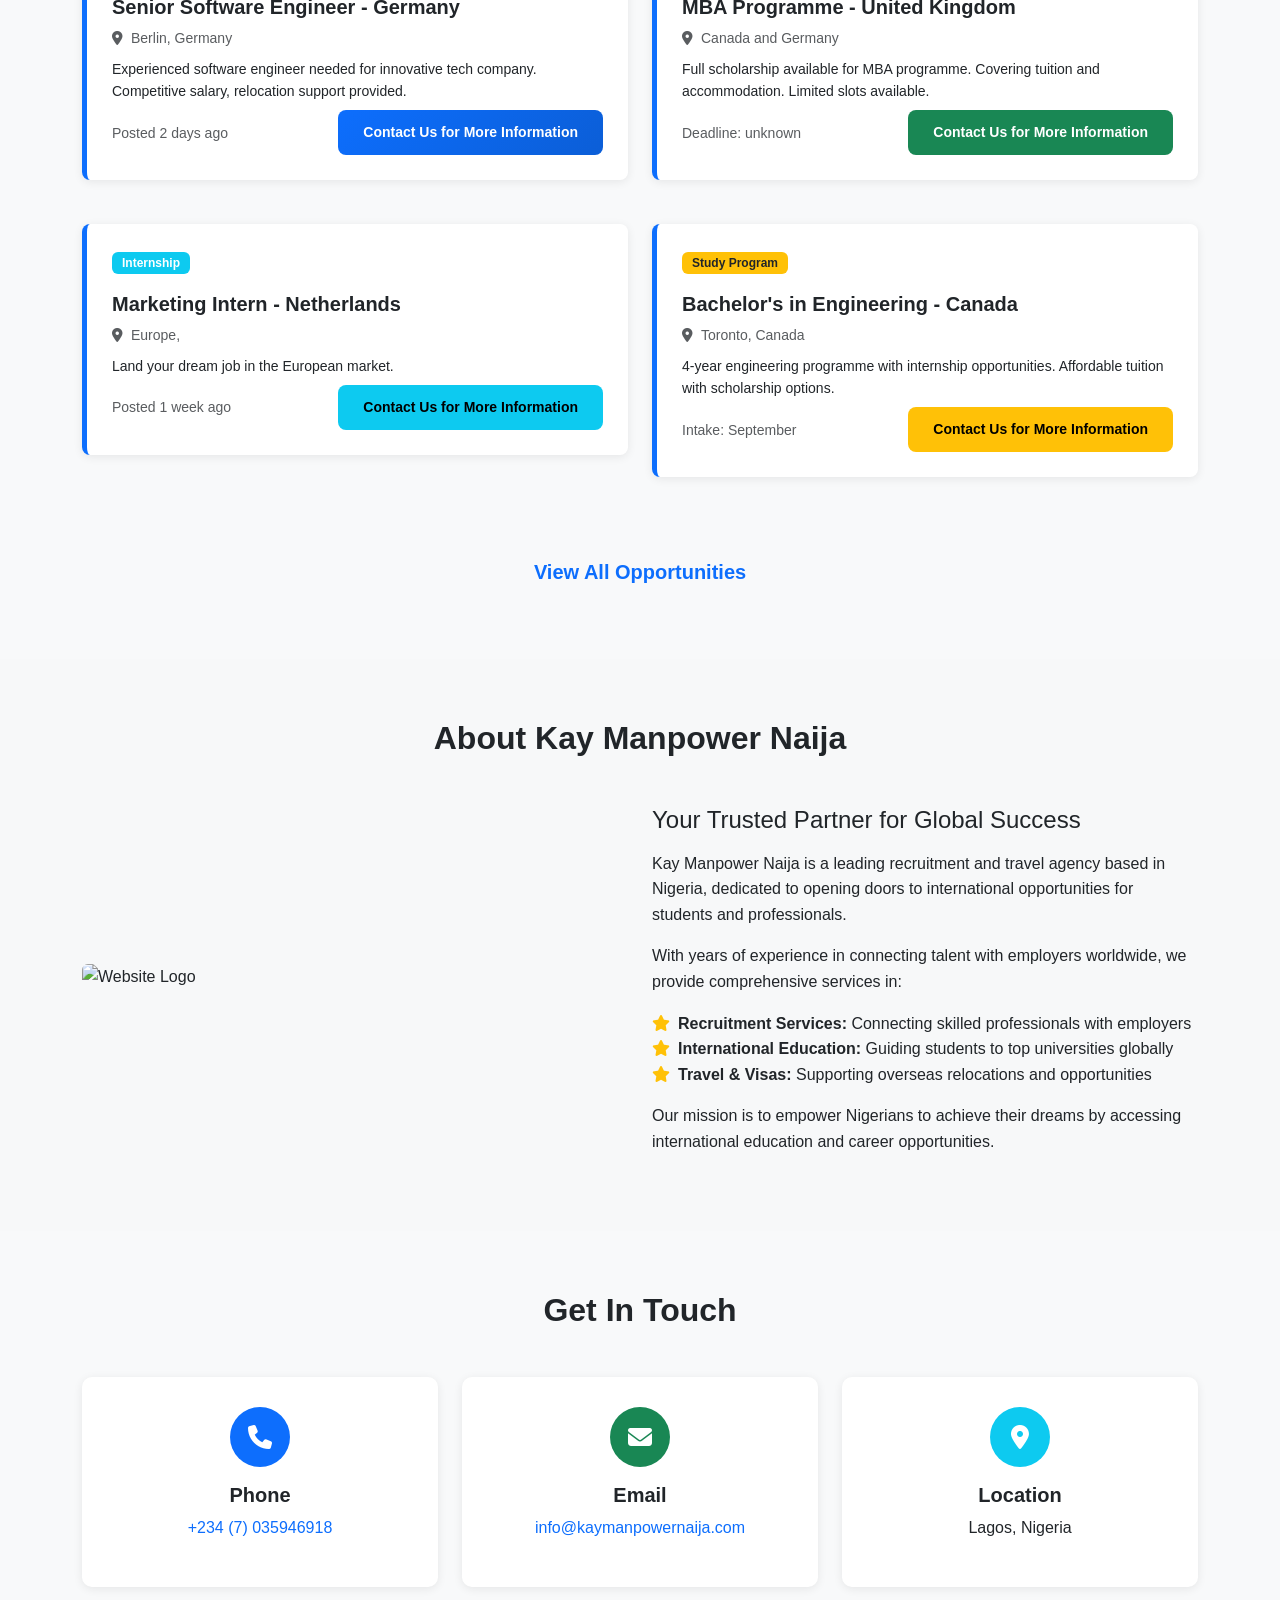
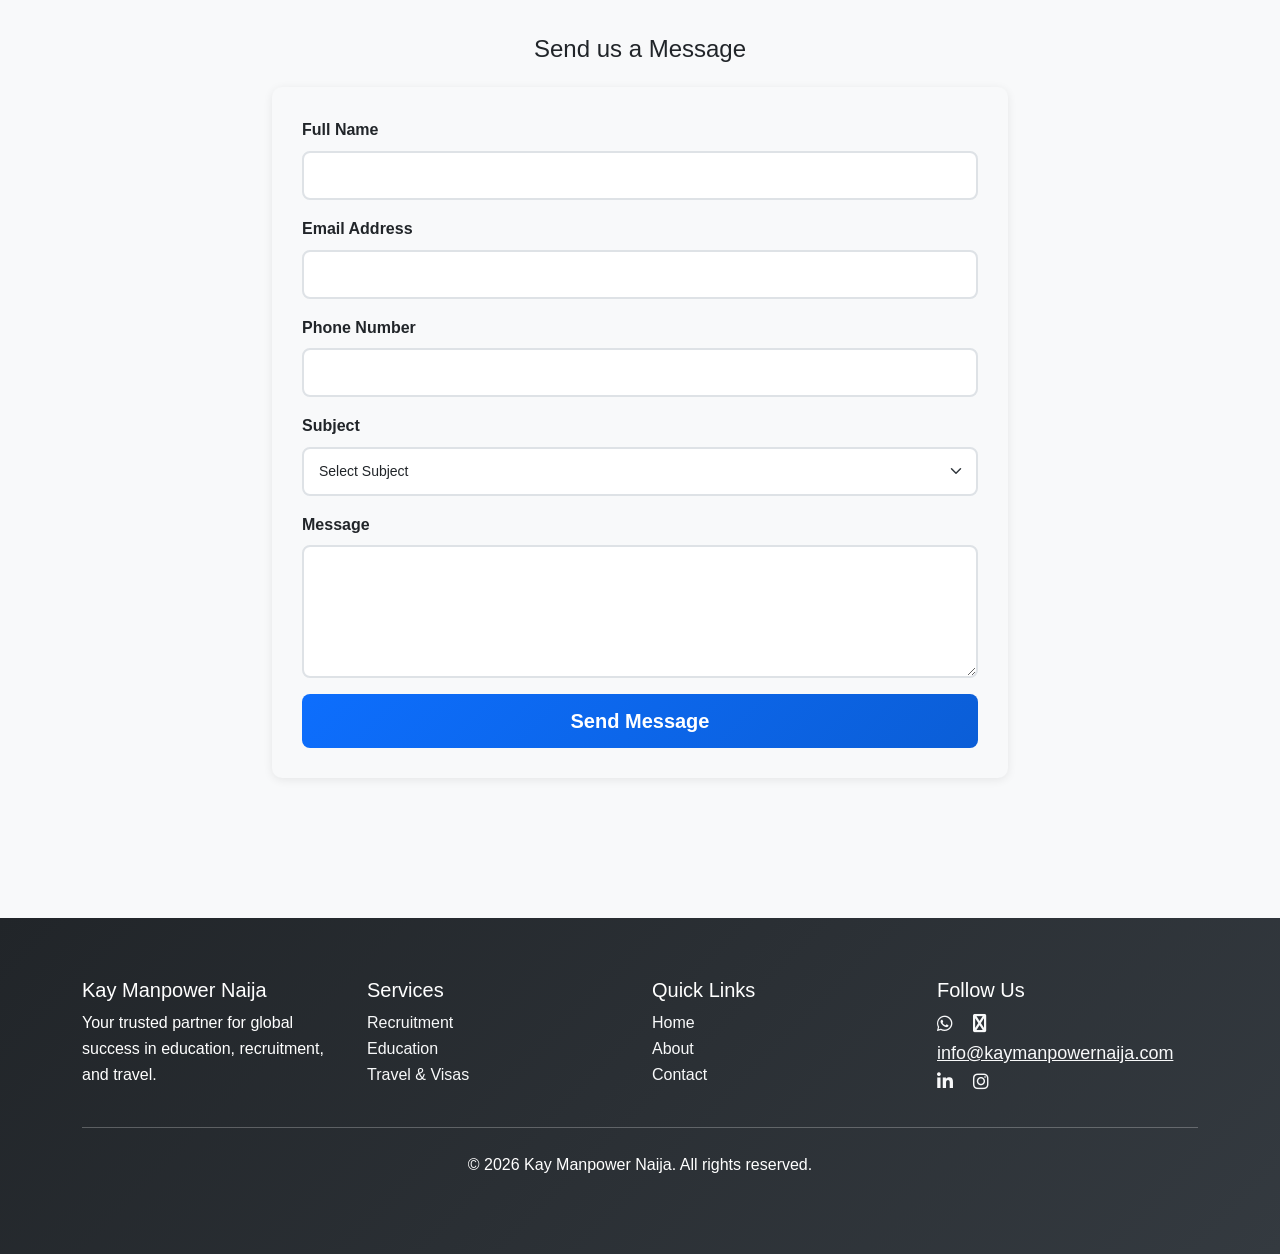
==== commit 37fe31e4: "Add files via upload" ====
--- a/index.html
+++ b/index.html
@@ -171,7 +171,7 @@
             <h2 class="text-center mb-5 fw-bold">About Kay Manpower Naija</h2>
             <div class="row align-items-center">
                 <div class="col-md-6 mb-4">
-                    <img src="c:\Users\Kasi\Videos\Captures\Kay logo.jpeg" alt="logo" class="img-fluid rounded">
+                    <img src="assets/logo.jpeg" alt="Website Logo" class="img-fluid rounded">
                 </div>
                 <div class="col-md-6">
                     <h4 class="mb-3">Your Trusted Partner for Global Success</h4>
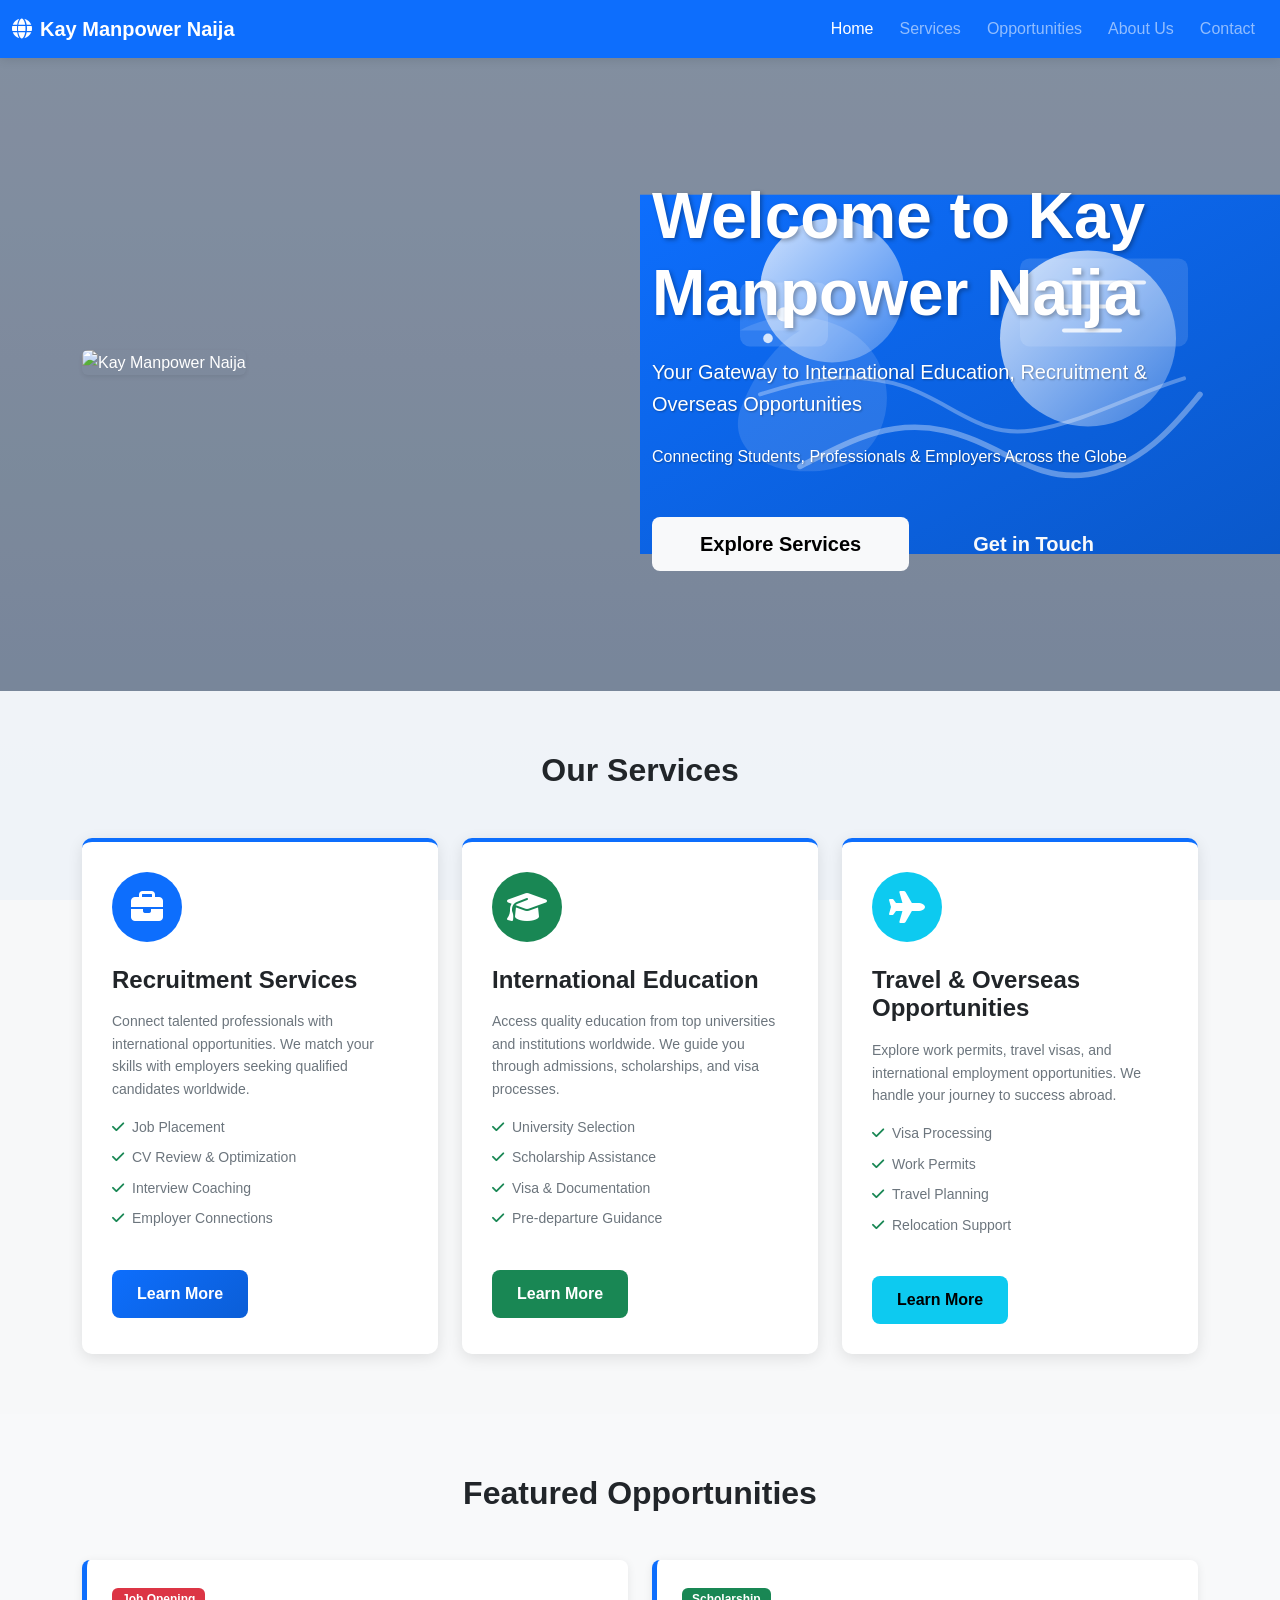
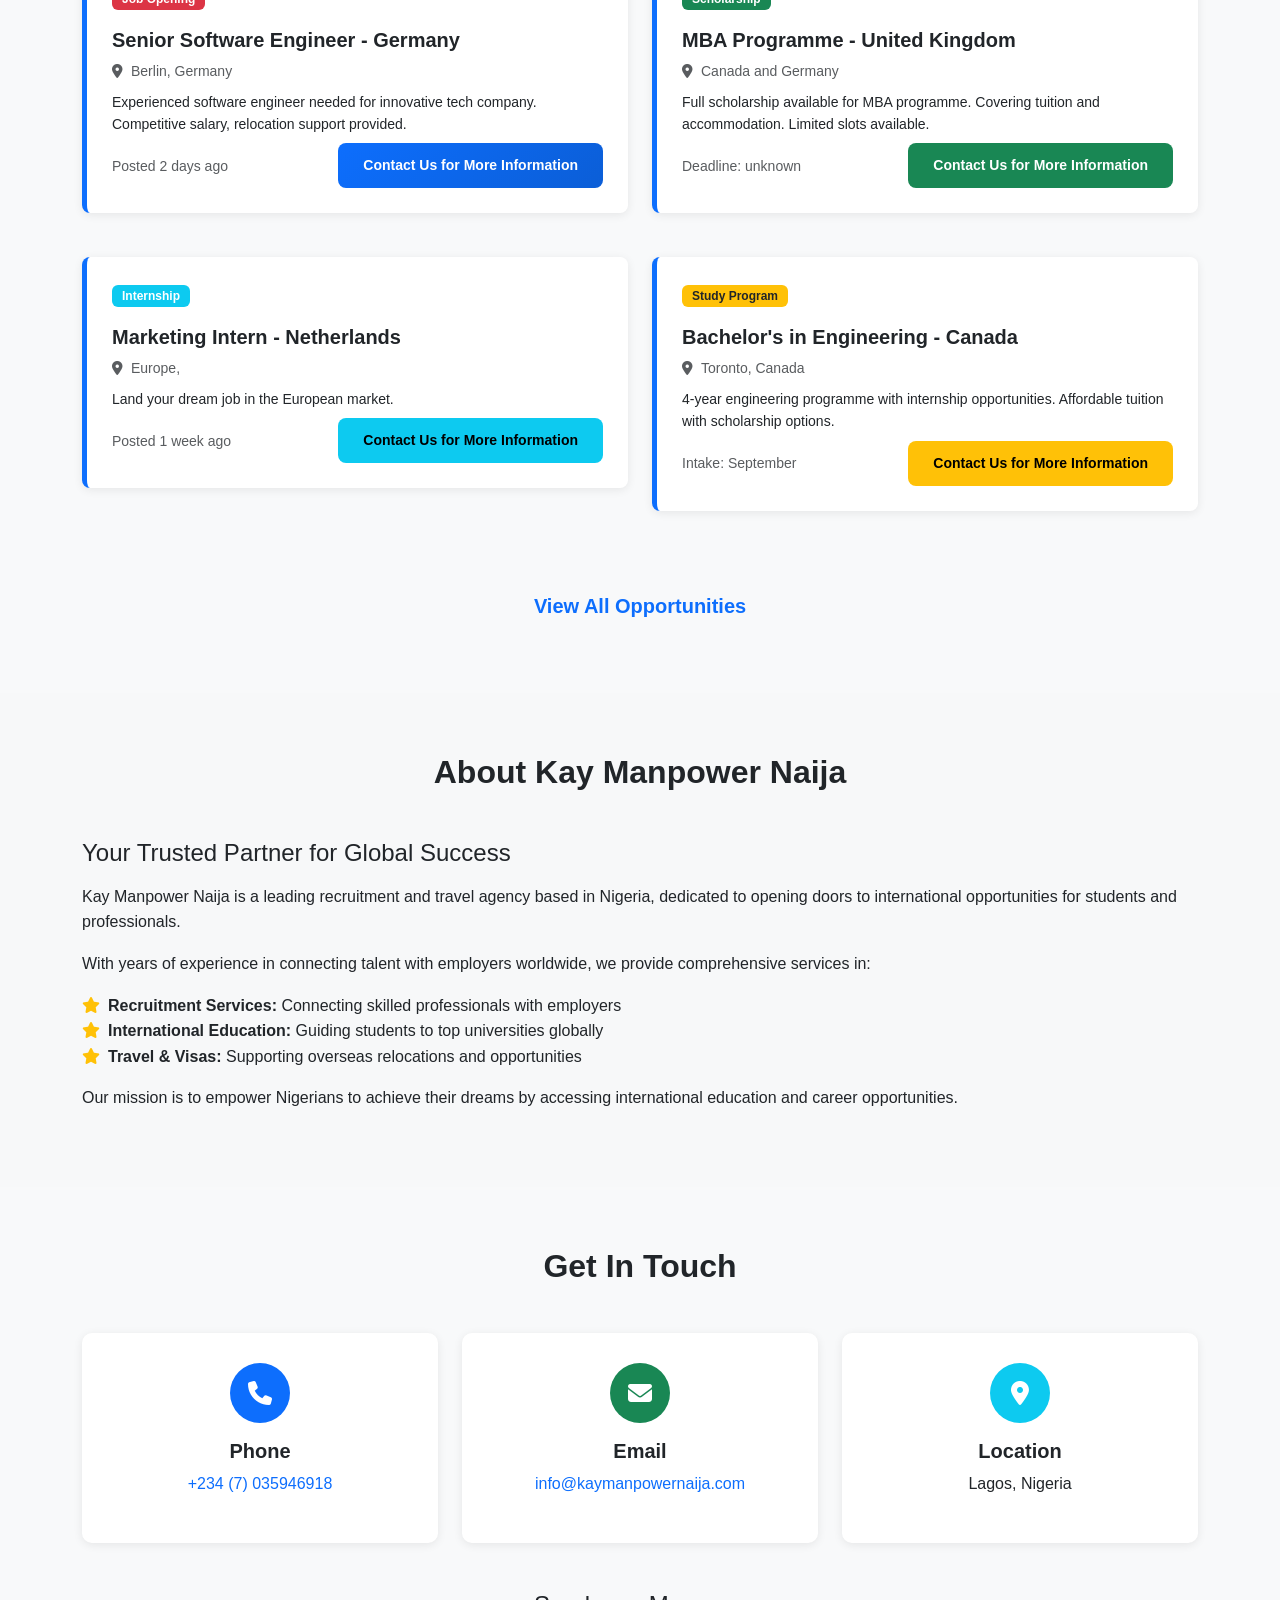
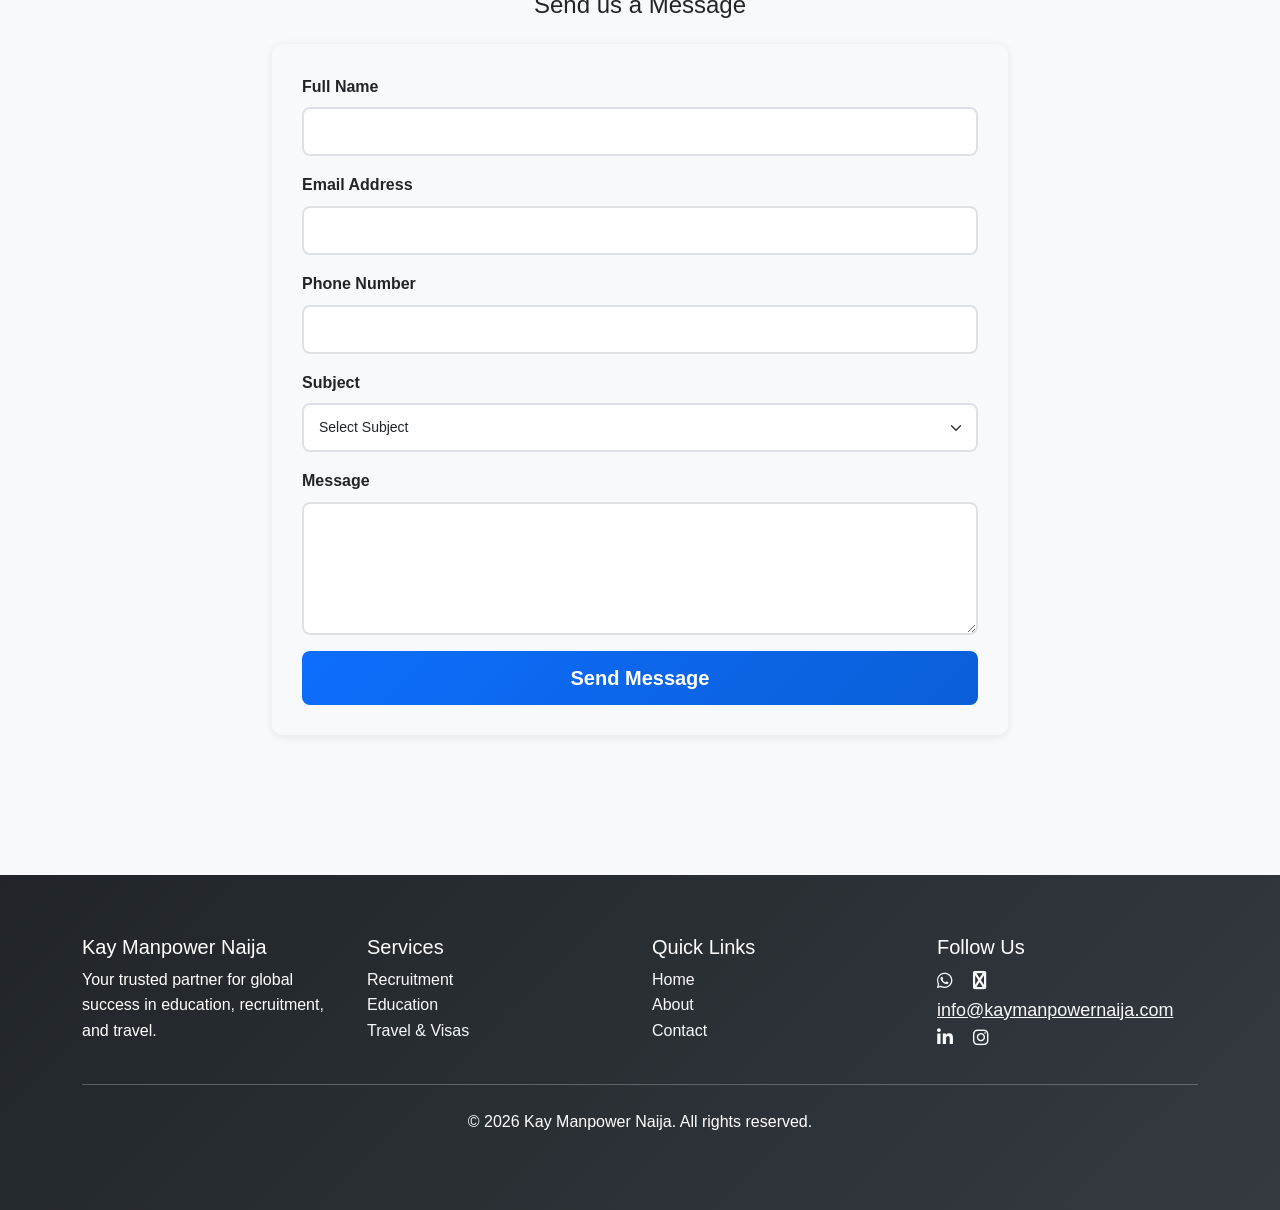
==== commit 25a206fc: "Add files via upload" ====
--- a/index.html
+++ b/index.html
@@ -31,17 +31,23 @@
     </nav>
 
     <!-- Hero Section -->
-    <section id="home" class="hero-section text-white text-center py-5">
+    <section id="home" class="hero-section text-white py-5">
         <div class="container py-5">
-            <h1 class="display-3 fw-bold mb-4">Welcome to Kay Manpower Naija</h1>
-            <p class="lead mb-4">Your Gateway to International Education, Recruitment & Overseas Opportunities</p>
-            <p class="mb-5">Connecting Students, Professionals & Employers Across the Globe</p>
-            <div class="d-flex gap-3 justify-content-center flex-wrap">
-                <a href="#services" class="btn btn-light btn-lg px-5">Explore Services</a>
-                <a href="#contact" class="btn btn-outline-light btn-lg px-5">Get in Touch</a>
-            </div>
-        </div>
-        
+            <div class="row align-items-center g-4">
+                <div class="col-lg-6 text-center text-lg-start">
+                    <img src="assets/logo-pic.jpeg" alt="Kay Manpower Naija" class="img-fluid rounded shadow-sm mb-4" style="max-width: 100%; height: auto;">
+                </div>
+                <div class="col-lg-6 text-center text-lg-start">
+                    <h1 class="display-3 fw-bold mb-4">Welcome to Kay Manpower Naija</h1>
+                    <p class="lead mb-4">Your Gateway to International Education, Recruitment & Overseas Opportunities</p>
+                    <p class="mb-5">Connecting Students, Professionals & Employers Across the Globe</p>
+                    <div class="d-flex gap-3 justify-content-center justify-content-lg-start flex-wrap">
+                        <a href="#services" class="btn btn-light btn-lg px-5">Explore Services</a>
+                        <a href="#contact" class="btn btn-outline-light btn-lg px-5">Get in Touch</a>
+                    </div>
+                </div>
+            </div>
+        </div>
     </section>
     <!-- Services Section -->
     <section id="services" class="services-section py-5 bg-light">
@@ -169,11 +175,8 @@
     <section id="about" class="about-section py-5 bg-light">
         <div class="container">
             <h2 class="text-center mb-5 fw-bold">About Kay Manpower Naija</h2>
-            <div class="row align-items-center">
-                <div class="col-md-6 mb-4">
-                    <img src="assets/logo.jpeg" alt="Website Logo" class="img-fluid rounded">
-                </div>
-                <div class="col-md-6">
+            <div class="row">
+                <div class="col-12">
                     <h4 class="mb-3">Your Trusted Partner for Global Success</h4>
                     <p>Kay Manpower Naija is a leading recruitment and travel agency based in Nigeria, dedicated to opening doors to international opportunities for students and professionals.</p>
                     <p>With years of experience in connecting talent with employers worldwide, we provide comprehensive services in:</p>
